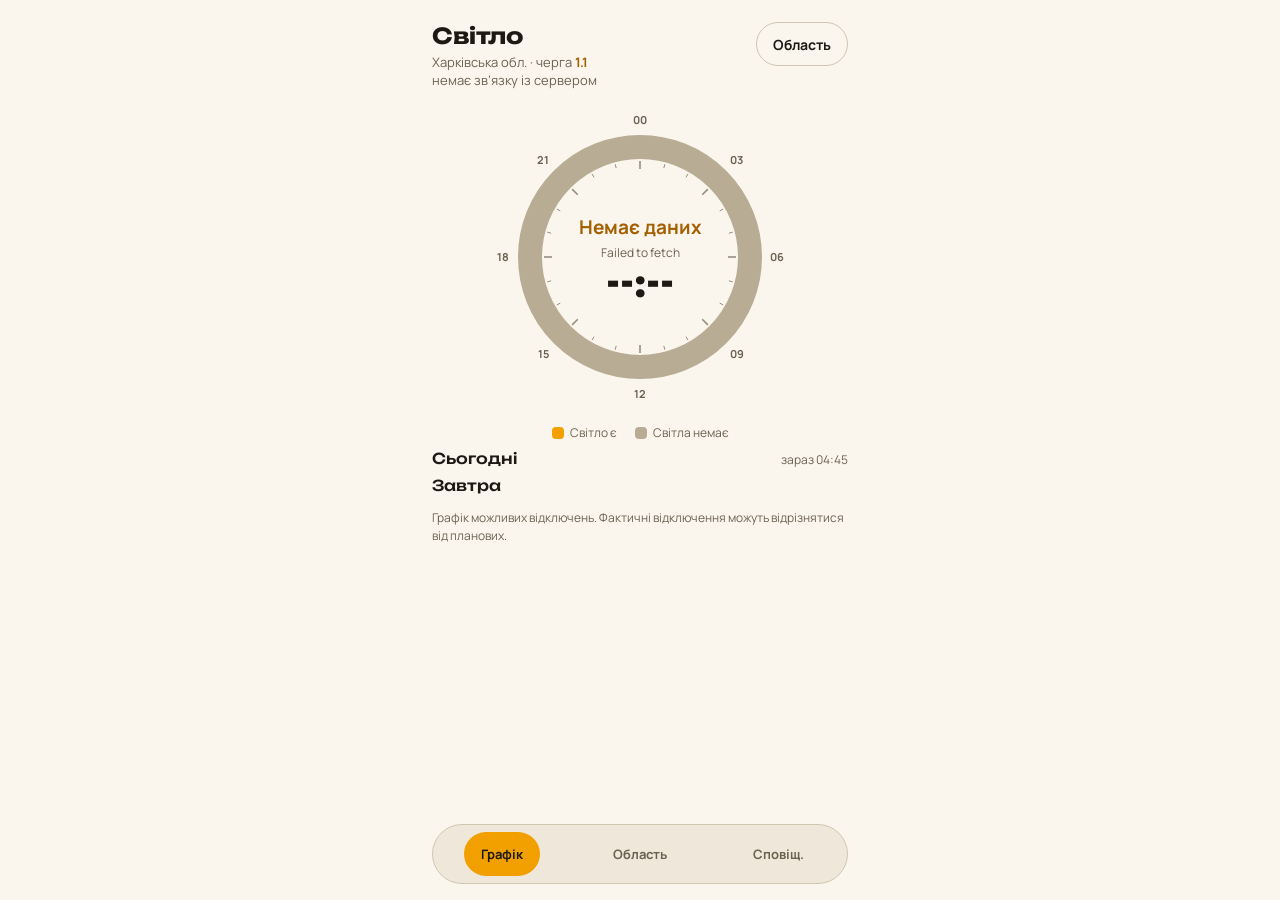
==== index.html @ 75e4a629 "Refactor light status display logic in index.html" ====
<!doctype html>
<html lang="uk">
<head>
<meta charset="utf-8">
<meta name="viewport" content="width=device-width, initial-scale=1, viewport-fit=cover">
<title>Світло — графіки відключень</title>
<link rel="stylesheet" href="https://fonts.googleapis.com/css2?family=Unbounded:wght@500;700&family=Manrope:wght@500;700&display=swap">
<style>
:root{--bg:#100F0D;--tx:#F4EFE6;--mu:#A59D8F;--card:#1A1814;--off:#26221B;--ln:#3A352C;--am:#FFB020;--amtx:#FFB020;--onam:#100F0D;--hl:#2A2113;--oa:#5C5444;box-sizing:border-box;padding-top:env(safe-area-inset-top,0px);padding-bottom:env(safe-area-inset-bottom,0px);color-scheme:dark}
@media (prefers-color-scheme:light){:root:not([data-theme="dark"]){--bg:#FAF6EE;--tx:#1D1A14;--mu:#6B6252;--card:#EFE8DA;--off:#DCD3C0;--ln:#CFC5B0;--am:#F2A000;--amtx:#A35F00;--onam:#1D1A14;--hl:#FBE9C2;--oa:#B8AC94;color-scheme:light}}
html{scroll-padding-top:env(safe-area-inset-top,0px)}
*{box-sizing:border-box}
body{margin:0;background:var(--bg);color:var(--tx);font-family:'Manrope',system-ui,sans-serif;min-height:100vh}
button{font-family:inherit;cursor:pointer;color:inherit}
.app{max-width:460px;margin:0 auto;padding:22px 22px 110px;position:relative}
.top{display:flex;justify-content:space-between;align-items:flex-start}
h1{font-family:'Unbounded',sans-serif;font-size:22px;margin:0;letter-spacing:-.5px}
.sub{font-size:13px;color:var(--mu);margin-top:4px}.sub b{color:var(--amtx)}
.pill{height:44px;padding:0 16px;border-radius:22px;border:1px solid var(--ln);background:transparent;font-size:14px;font-weight:700}
.banner{margin-top:14px;padding:12px 14px;border-radius:14px;background:var(--hl);border:1px solid var(--am);font-size:14px;font-weight:700;display:none}
.dial{position:relative;width:min(300px,100%);aspect-ratio:1;margin:18px auto 0}
.dial svg{width:100%;height:100%}
.mid{position:absolute;inset:0;padding:0 17%;display:flex;flex-direction:column;align-items:center;justify-content:center;text-align:center}
.mid .a{font-size:19px;font-weight:700;color:var(--amtx)}
.mid .b{font-size:12px;color:var(--mu);margin-top:4px}
.mid .t{font-family:'Unbounded',sans-serif;font-weight:700;font-size:38px;line-height:1.15}
.mid .c{font-size:14px;color:var(--amtx);font-weight:700}
.leg{display:flex;justify-content:center;gap:18px;font-size:12px;color:var(--mu);margin-top:12px}.leg i{display:inline-block;width:12px;height:12px;border-radius:4px;margin-right:6px;vertical-align:-2px}.leg .on{background:var(--am)}.leg .off{background:var(--oa)}
.hd{display:flex;justify-content:space-between;align-items:baseline;margin-top:8px}
.hd h2{font-family:'Unbounded',sans-serif;font-weight:500;font-size:15px;margin:0}
.hd span{font-size:12px;color:var(--mu)}
.row{display:flex;align-items:center;height:40px;border-radius:12px;background:var(--card);padding:0 14px;font-size:15px;margin-top:8px;border:1px solid transparent}
.row i{width:6px;height:18px;border-radius:3px;background:var(--ln);margin-right:12px}
.row .d{margin-left:auto;color:var(--mu)}
.row.now{background:var(--hl);border-color:var(--am);font-weight:700}.row.now i{background:var(--am)}
.row.past{opacity:.5}
.note{font-size:12px;color:var(--mu);margin-top:14px;line-height:1.5}
.nav{position:fixed;left:50%;transform:translateX(-50%);bottom:calc(16px + env(safe-area-inset-bottom,0px));width:min(416px,calc(100% - 32px));height:60px;border-radius:30px;background:var(--card);border:1px solid var(--ln);display:flex;justify-content:space-around;align-items:center}
.nav button{width:76px;height:44px;border:0;border-radius:22px;background:none;font-size:13px;font-weight:700;color:var(--mu)}
.nav button.on{background:var(--am);color:var(--onam)}
.view{display:none}.view.on{display:block}
.grid{display:grid;grid-template-columns:repeat(3,1fr);gap:10px;margin-top:14px}
.q{height:56px;border-radius:14px;border:1px solid var(--ln);background:var(--card);font-size:17px;font-weight:700}
.q.on{background:var(--am);color:var(--onam);border-color:var(--am)}
.chips{display:flex;gap:10px;margin-top:12px}.chips .q{flex:1;height:48px;font-size:15px}
.lab{font-size:14px;color:var(--mu);margin-top:22px}
.sel{width:100%;height:52px;margin-top:10px;border-radius:14px;border:1px solid var(--ln);background:var(--card);color:var(--tx);font-family:inherit;font-size:16px;font-weight:700;padding:0 14px}
.note b{color:var(--amtx)}
</style>
</head>
<body>
<div class="app">
 <div class="top"><div><h1>Світло</h1><div class="sub"><span id="rn"></span> · черга <b id="qn">1.1</b><br><span id="src">завантаження…</span></div></div>
 <button class="pill" id="goq">Область</button></div>

 <div class="view on" id="v-main">
  <div class="banner" id="bn" role="status"></div>
  <div class="dial">
   <svg viewBox="0 0 300 300" role="img" aria-label="Добовий графік відключень"><g id="arcs" transform="rotate(-90 150 150)" fill="none" stroke-width="24"></g>
   <circle id="dot" r="11" fill="var(--bg)" stroke="var(--tx)" stroke-width="3"/>
   <g id="scale"></g></svg>
   <div class="mid"><div class="a" id="ma"></div><div class="b" id="mb"></div><div class="t" id="mt"></div><div class="c" id="mc"></div></div>
  </div>
  <div class="leg"><span><i class="on"></i>Світло є</span><span><i class="off"></i>Світла немає</span></div>
  <div class="hd"><h2>Сьогодні</h2><span id="clk"></span></div>
  <div id="list"></div>
  <div class="hd"><h2>Завтра</h2></div>
  <div id="list2"></div>
  <div class="note" id="nt">Графік можливих відключень. Фактичні відключення можуть відрізнятися від планових.</div>
 </div>

 <div class="view" id="v-q">
  <div class="lab">Область</div>
  <select class="sel" id="reg" aria-label="Область"></select>
  <div class="lab">Ваша черга</div>
  <div class="grid" id="grid"></div>
 </div>

 <div class="view" id="v-s">
  <div class="lab">Попередити про відключення за</div>
  <div class="chips" id="warn"></div>
  <div class="note">Попередження показується на головному екрані, поки застосунок відкритий.</div>
 </div>
</div>

<div class="nav"><button class="on" data-v="main">Графік</button><button data-v="q">Область</button><button data-v="s">Сповіщ.</button></div>

<script>
var REAL=null,FAIL=false,ERR='',REQ=0;
var OE='https://raw.githubusercontent.com/yaroslav2901/OE_OUTAGE_DATA/refs/heads/main/data/';
var DT='https://raw.githubusercontent.com/Baskerville42/outage-data-ua/refs/heads/main/data/';
var REGIONS=[
 {id:'cherkasy',name:'Черкаська обл.',url:OE+'Cherkasyoblenergo.json'},
 {id:'chernihiv',name:'Чернігівська обл.',url:OE+'Chernihivoblenergo.json'},
 {id:'dnipro',name:'м. Дніпро (ДТЕК)',url:DT+'dnipro.json'},
 {id:'ivfrank',name:'Івано-Франківська обл.',url:OE+'Prykarpattiaoblenerho.json'},
 {id:'kharkiv',name:'Харківська обл.',url:OE+'Kharkivoblenerho.json'},
 {id:'khmelnytskyi',name:'Хмельницька обл.',url:OE+'Khmelnytskoblenerho.json'},
 {id:'kyiv',name:'м. Київ (ДТЕК)',url:DT+'kyiv.json'},
 {id:'kyivobl',name:'Київська обл. (ДТЕК)',url:DT+'kyiv-region.json'},
 {id:'lviv',name:'Львівська обл.',url:OE+'Lvivoblenerho.json'},
 {id:'odesa',name:'м. Одеса (ДТЕК)',url:DT+'odesa.json'},
 {id:'poltava',name:'Полтавська обл.',url:OE+'Poltavaoblenergo.json'},
 {id:'rivne',name:'Рівненська обл.',url:OE+'Rivneoblenergo.json'},
 {id:'ternopil',name:'Тернопільська обл.',url:OE+'Ternopiloblenerho.json'},
 {id:'zakarpattia',name:'Закарпатська обл.',url:OE+'Zakarpattiaoblenerho.json'},
 {id:'zaporizhzhia',name:'Запорізька обл.',url:OE+'Zaporizhzhiaoblenergo.json'},
 {id:'zhytomyr',name:'Житомирська обл.',url:OE+'Zhytomyroblenergo.json'}];
function region(id){for(var i=0;i<REGIONS.length;i++)if(REGIONS[i].id===id)return REGIONS[i];return null}
var st={r:'kharkiv',q:'1.1',w:30};
try{var s=JSON.parse(localStorage.getItem('svitlo2')||'null');if(s){if(region(s.r))st.r=s.r;st.q=s.q||st.q;st.w=s.w||st.w;}}catch(e){}
function queueList(){return REAL?Object.keys(REAL.queues).sort(function(a,b){return parseFloat(a)-parseFloat(b)}):[]}
function save(){try{localStorage.setItem('svitlo2',JSON.stringify(st));}catch(e){}}
function hm(h){h=Math.round(h*60);var m=h%60,hh=Math.floor(h/60)%24;return(hh<10?'0':'')+hh+':'+(m<10?'0':'')+m}
function dur(m){m=Math.round(m);var h=Math.floor(m/60),r=m%60;return h?(h+' г'+(r?' '+r+' хв':'')):r+' хв'}
function $(i){return document.getElementById(i)}
/* T - відключення сьогодні, TM - завтра (null = ще не опубліковано), n - година зараз */
function status(T,TM,n){
 var all=T.map(function(p){return[p[0],p[1]]});
 if(TM)TM.forEach(function(p){all.push([p[0]+24,p[1]+24])});
 all.sort(function(a,b){return a[0]-b[0]});
 var m=[];all.forEach(function(p){if(m.length&&Math.abs(m[m.length-1][1]-p[0])<1e-9)m[m.length-1][1]=p[1];else m.push(p)});
 for(var i=0;i<m.length;i++){if(n>=m[i][0]&&n<m[i][1])return{on:false,t:m[i][1],wait:(m[i][1]-n)*60,tm:m[i][1]>=24,cur:m[i]}}
 for(var j=0;j<m.length;j++){if(m[j][0]>n)return{on:true,t:m[j][0],wait:(m[j][0]-n)*60,tm:m[j][0]>=24}}
 return{on:true,t:null,unknown:TM===null}
}
function rows(S,n,mark){var l='';S.forEach(function(p){var c='';if(mark){c=(n>=p[0]&&n<p[1])?' now':(p[1]<=n?' past':'')}
 l+='<div class="row'+c+'"><i></i><span>'+hm(p[0])+'–'+(p[1]===24?'00:00':hm(p[1]))+'</span><span class="d">'+dur((p[1]-p[0])*60)+'</span></div>'});return l}
function render(){
 var d=new Date(),n=d.getHours()+d.getMinutes()/60;
 $('qn').textContent=st.q;$('rn').textContent=region(st.r).name;$('clk').textContent='зараз '+hm(n);
 var D=REAL&&REAL.queues&&REAL.queues[st.q];
 if(!D){
  $('src').textContent=FAIL?'немає зв’язку із сервером':'завантаження…';
  $('arcs').innerHTML='<circle cx="150" cy="150" r="110" stroke="var(--oa)"/>';$('dot').setAttribute('cx',-50);
  $('ma').textContent=FAIL?'Немає даних':'Завантажую…';$('mb').textContent=FAIL?(ERR||'не вдалося завантажити графік'):'';$('mt').textContent='--:--';$('mc').textContent='';
  $('list').innerHTML='';$('list2').innerHTML='';$('bn').style.display='none';return}
 if(D.today===null){
  $('src').textContent='останні дані: '+(REAL.updated||'невідомо');
  $('arcs').innerHTML='<circle cx="150" cy="150" r="110" stroke="var(--oa)"/>';$('dot').setAttribute('cx',-50);
  $('ma').textContent='Немає графіка';$('ma').style.color='var(--tx)';$('mb').textContent='на сьогодні дані відсутні';$('mt').textContent='--:--';$('mc').textContent='';
  $('list').innerHTML='<div class="note">Для цієї області зараз немає актуального графіка. Можливо, відключень немає або джерело не оновлюється.</div>';$('list2').innerHTML='';$('bn').style.display='none';return}
 $('src').textContent=(REAL.updated?'графік станом на '+REAL.updated:'графік завантажено')+(REAL.stale?' · дані можуть бути застарілими':'')+(FAIL?' · немає зв’язку':'');
 var T=D.today||[],TM=D.tomorrow;
 var C=28.8,h='<circle cx="150" cy="150" r="110" stroke="var(--am)"/>';
 T.forEach(function(p){h+='<circle cx="150" cy="150" r="110" stroke="var(--oa)" stroke-dasharray="'+((p[1]-p[0])*C)+' 700" stroke-dashoffset="'+(-p[0]*C)+'"/>'});
 $('arcs').innerHTML=h;
 var ang=n/24*2*Math.PI;$('dot').setAttribute('cx',150+110*Math.sin(ang));$('dot').setAttribute('cy',150-110*Math.cos(ang));
 var s=status(T,TM,n),b=$('bn');b.style.display='none';
 if(!s.on){$('ma').textContent='Світла немає';$('ma').style.color='var(--tx)';$('mb').textContent='повернеться '+(s.tm?'завтра о':'о');$('mt').textContent=hm(s.t);$('mc').textContent='через '+dur(s.wait)}
 else if(s.t===null){$('ma').textContent='Світло є';$('ma').style.color='var(--amtx)';$('mb').textContent='';$('mt').textContent='—';$('mc').textContent=s.unknown?'на завтра ще немає':'відключень не заплановано'}
 else{$('ma').textContent='Світло є';$('ma').style.color='var(--amtx)';$('mb').textContent='вимкнення '+(s.tm?'завтра о':'о');$('mt').textContent=hm(s.t);$('mc').textContent='через '+dur(s.wait);
  if(s.wait<=st.w){b.textContent='Через '+dur(s.wait)+' вимкнення. Зарядіть пристрої.';b.style.display='block'}}
 $('list').innerHTML=T.length?rows(T,n,true):'<div class="note">Сьогодні відключень не заплановано.</div>';
 $('list2').innerHTML=TM===null||TM===undefined?'<div class="note">Графік на завтра ще не опубліковано.</div>':(TM.length?rows(TM,n,false):'<div class="note">Завтра відключень не заплановано.</div>');
}
function buildScale(){var h='',i,a,x,y,r1,r2;
 for(i=0;i<24;i++){a=i/24*2*Math.PI;r1=96;r2=(i%3===0)?88:92;
  h+='<line x1="'+(150+r1*Math.sin(a))+'" y1="'+(150-r1*Math.cos(a))+'" x2="'+(150+r2*Math.sin(a))+'" y2="'+(150-r2*Math.cos(a))+'" stroke="var(--mu)" stroke-width="'+(i%3===0?1.6:1)+'" opacity=".7"/>'}
 for(i=0;i<24;i+=3){a=i/24*2*Math.PI;x=150+137*Math.sin(a);y=150-137*Math.cos(a)+4;
  h+='<text x="'+x+'" y="'+y+'" font-size="11" font-weight="700" fill="var(--mu)" text-anchor="middle">'+(i<10?'0':'')+i+'</text>'}
 $('scale').innerHTML=h}
function buildReg(){var g='';REGIONS.forEach(function(r){g+='<option value="'+r.id+'"'+(r.id===st.r?' selected':'')+'>'+r.name+'</option>'});$('reg').innerHTML=g}
function buildQ(){var g='';var L=queueList();if(!L.length)g='<div class="note">Завантажую список черг…</div>';L.forEach(function(q){g+='<button class="q'+(q===st.q?' on':'')+'" data-q="'+q+'">'+q+'</button>'});$('grid').innerHTML=g}
function buildW(){var g='';[15,30,60].forEach(function(w){g+='<button class="q'+(w===st.w?' on':'')+'" data-w="'+w+'">'+w+' хв</button>'});$('warn').innerHTML=g}
function show(v){['main','q','s'].forEach(function(x){$('v-'+x).classList.toggle('on',x===v)});
 document.querySelectorAll('.nav button').forEach(function(b){b.classList.toggle('on',b.dataset.v===v)});window.scrollTo(0,0)}
document.querySelector('.nav').onclick=function(e){var v=e.target.dataset&&e.target.dataset.v;if(v)show(v)};
$('goq').onclick=function(){show('q')};
$('grid').onclick=function(e){var q=e.target.dataset&&e.target.dataset.q;if(q){st.q=q;save();buildQ();render();show('main')}};
$('reg').onchange=function(){st.r=this.value;save();REAL=null;FAIL=false;buildQ();render();load()};
$('warn').onclick=function(e){var w=e.target.dataset&&e.target.dataset.w;if(w){st.w=+w;save();buildW();render()}};
function toIntervals(hours){var off=[],k,v,h;
 for(k in hours){h=parseInt(k,10);if(isNaN(h))continue;v=hours[k];
  if(v==='no')off.push([h-1,h]);else if(v==='first')off.push([h-1,h-.5]);else if(v==='second')off.push([h-.5,h])}
 off.sort(function(a,b){return a[0]-b[0]});
 var m=[];off.forEach(function(p){if(m.length&&Math.abs(m[m.length-1][1]-p[0])<1e-9)m[m.length-1][1]=p[1];else m.push([p[0],p[1]])});return m}
function convert(raw){
 if(!raw||!raw.fact||!raw.fact.data)throw new Error('інший формат даних');
 var fact=raw.fact,days=fact.data,now=Date.now()/1000,today=null,k;
 for(k in days){if(+k<=now&&now<+k+86400)today=k}
 var out={updated:fact.update||raw.lastUpdated,queues:{}};
 var base=today||Object.keys(days).sort(function(a,b){return a-b}).pop();
 if(!base)throw new Error('порожній файл');
 var tomorrow=String(+base+86400);
 Object.keys(days[base]||{}).forEach(function(key){if(key.indexOf('GPV')!==0)return;
  out.queues[key.slice(3)]=today?{today:toIntervals(days[base][key]),
   tomorrow:(days[tomorrow]&&days[tomorrow][key])?toIntervals(days[tomorrow][key]):null}:{today:null,tomorrow:null}});
 return out}
function load(){var id=st.r,my=++REQ;fetch(region(id).url).then(function(r){if(!r.ok)throw new Error('файл недоступний (код '+r.status+')');return r.json()}).then(function(j){
 if(my!==REQ)return;
 var c=convert(j);
 if(Object.keys(c.queues).length){var age=j.lastUpdated?(Date.now()-new Date(j.lastUpdated).getTime())/36e5:0;c.stale=age>36;REAL=c;FAIL=false;ERR='';
  if(!c.queues[st.q]){st.q=queueList()[0];save()}buildQ()}else{REAL=null;FAIL=true;ERR='у файлі немає черг'}
 render()}).catch(function(e){if(my!==REQ)return;REAL=null;FAIL=true;ERR=String(e&&e.message||e);render()})}
buildScale();buildReg();buildQ();buildW();render();load();setInterval(render,20000);setInterval(load,300000);
</script>
</body>
</html>
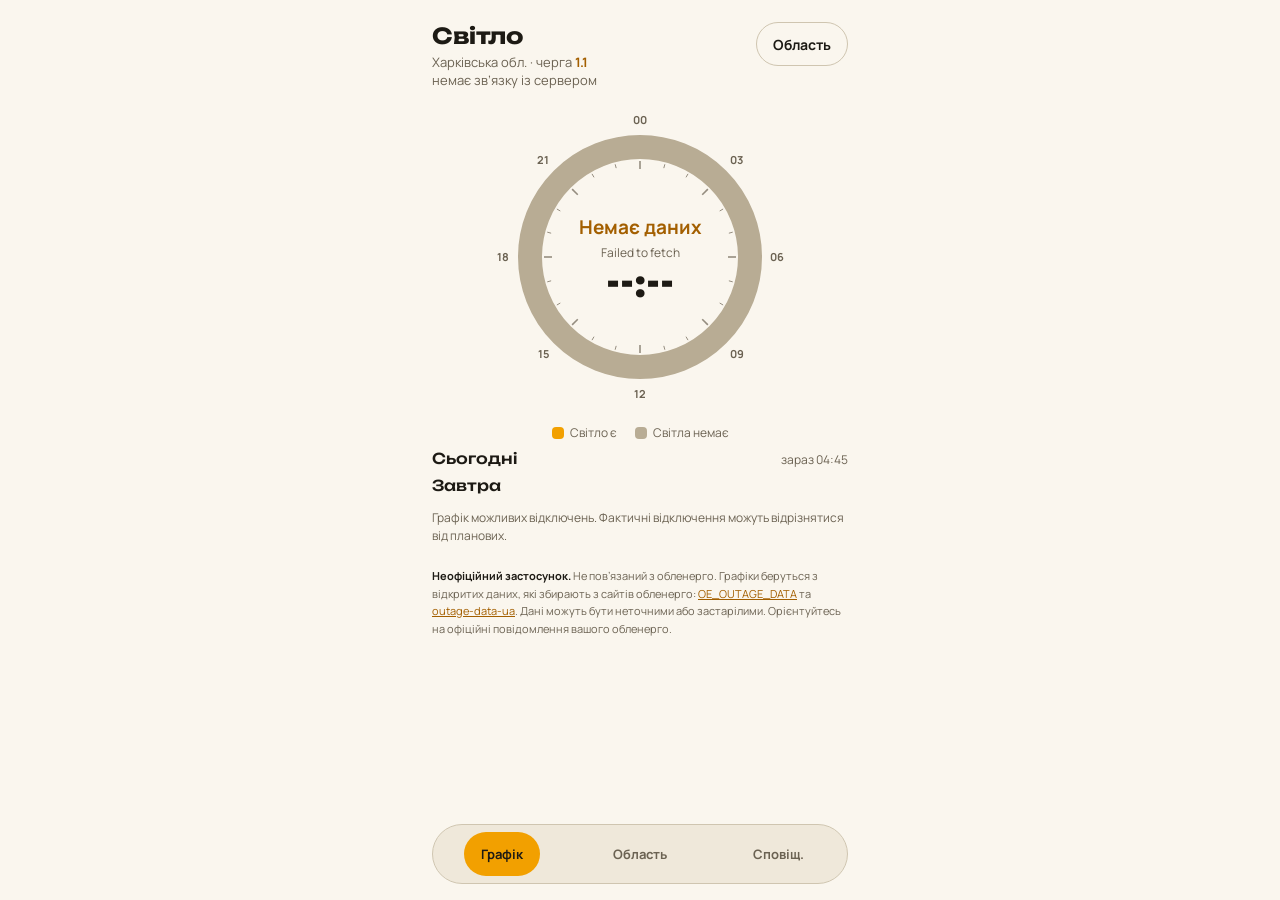
==== commit 318cad9c: "Refactor index.html to remove styles and add disclaimer Removed inline CSS styles and added a discla" ====
--- a/index.html
+++ b/index.html
@@ -3,50 +3,12 @@
 <head>
 <meta charset="utf-8">
 <meta name="viewport" content="width=device-width, initial-scale=1, viewport-fit=cover">
+<meta name="theme-color" content="#100F0D">
+<link rel="manifest" href="manifest.json">
+<link rel="icon" href="icon.svg" type="image/svg+xml">
 <title>Світло — графіки відключень</title>
 <link rel="stylesheet" href="https://fonts.googleapis.com/css2?family=Unbounded:wght@500;700&family=Manrope:wght@500;700&display=swap">
-<style>
-:root{--bg:#100F0D;--tx:#F4EFE6;--mu:#A59D8F;--card:#1A1814;--off:#26221B;--ln:#3A352C;--am:#FFB020;--amtx:#FFB020;--onam:#100F0D;--hl:#2A2113;--oa:#5C5444;box-sizing:border-box;padding-top:env(safe-area-inset-top,0px);padding-bottom:env(safe-area-inset-bottom,0px);color-scheme:dark}
-@media (prefers-color-scheme:light){:root:not([data-theme="dark"]){--bg:#FAF6EE;--tx:#1D1A14;--mu:#6B6252;--card:#EFE8DA;--off:#DCD3C0;--ln:#CFC5B0;--am:#F2A000;--amtx:#A35F00;--onam:#1D1A14;--hl:#FBE9C2;--oa:#B8AC94;color-scheme:light}}
-html{scroll-padding-top:env(safe-area-inset-top,0px)}
-*{box-sizing:border-box}
-body{margin:0;background:var(--bg);color:var(--tx);font-family:'Manrope',system-ui,sans-serif;min-height:100vh}
-button{font-family:inherit;cursor:pointer;color:inherit}
-.app{max-width:460px;margin:0 auto;padding:22px 22px 110px;position:relative}
-.top{display:flex;justify-content:space-between;align-items:flex-start}
-h1{font-family:'Unbounded',sans-serif;font-size:22px;margin:0;letter-spacing:-.5px}
-.sub{font-size:13px;color:var(--mu);margin-top:4px}.sub b{color:var(--amtx)}
-.pill{height:44px;padding:0 16px;border-radius:22px;border:1px solid var(--ln);background:transparent;font-size:14px;font-weight:700}
-.banner{margin-top:14px;padding:12px 14px;border-radius:14px;background:var(--hl);border:1px solid var(--am);font-size:14px;font-weight:700;display:none}
-.dial{position:relative;width:min(300px,100%);aspect-ratio:1;margin:18px auto 0}
-.dial svg{width:100%;height:100%}
-.mid{position:absolute;inset:0;padding:0 17%;display:flex;flex-direction:column;align-items:center;justify-content:center;text-align:center}
-.mid .a{font-size:19px;font-weight:700;color:var(--amtx)}
-.mid .b{font-size:12px;color:var(--mu);margin-top:4px}
-.mid .t{font-family:'Unbounded',sans-serif;font-weight:700;font-size:38px;line-height:1.15}
-.mid .c{font-size:14px;color:var(--amtx);font-weight:700}
-.leg{display:flex;justify-content:center;gap:18px;font-size:12px;color:var(--mu);margin-top:12px}.leg i{display:inline-block;width:12px;height:12px;border-radius:4px;margin-right:6px;vertical-align:-2px}.leg .on{background:var(--am)}.leg .off{background:var(--oa)}
-.hd{display:flex;justify-content:space-between;align-items:baseline;margin-top:8px}
-.hd h2{font-family:'Unbounded',sans-serif;font-weight:500;font-size:15px;margin:0}
-.hd span{font-size:12px;color:var(--mu)}
-.row{display:flex;align-items:center;height:40px;border-radius:12px;background:var(--card);padding:0 14px;font-size:15px;margin-top:8px;border:1px solid transparent}
-.row i{width:6px;height:18px;border-radius:3px;background:var(--ln);margin-right:12px}
-.row .d{margin-left:auto;color:var(--mu)}
-.row.now{background:var(--hl);border-color:var(--am);font-weight:700}.row.now i{background:var(--am)}
-.row.past{opacity:.5}
-.note{font-size:12px;color:var(--mu);margin-top:14px;line-height:1.5}
-.nav{position:fixed;left:50%;transform:translateX(-50%);bottom:calc(16px + env(safe-area-inset-bottom,0px));width:min(416px,calc(100% - 32px));height:60px;border-radius:30px;background:var(--card);border:1px solid var(--ln);display:flex;justify-content:space-around;align-items:center}
-.nav button{width:76px;height:44px;border:0;border-radius:22px;background:none;font-size:13px;font-weight:700;color:var(--mu)}
-.nav button.on{background:var(--am);color:var(--onam)}
-.view{display:none}.view.on{display:block}
-.grid{display:grid;grid-template-columns:repeat(3,1fr);gap:10px;margin-top:14px}
-.q{height:56px;border-radius:14px;border:1px solid var(--ln);background:var(--card);font-size:17px;font-weight:700}
-.q.on{background:var(--am);color:var(--onam);border-color:var(--am)}
-.chips{display:flex;gap:10px;margin-top:12px}.chips .q{flex:1;height:48px;font-size:15px}
-.lab{font-size:14px;color:var(--mu);margin-top:22px}
-.sel{width:100%;height:52px;margin-top:10px;border-radius:14px;border:1px solid var(--ln);background:var(--card);color:var(--tx);font-family:inherit;font-size:16px;font-weight:700;padding:0 14px}
-.note b{color:var(--amtx)}
-</style>
+<link rel="stylesheet" href="style.css?v=3">
 </head>
 <body>
 <div class="app">
@@ -81,119 +43,18 @@
   <div class="chips" id="warn"></div>
   <div class="note">Попередження показується на головному екрані, поки застосунок відкритий.</div>
  </div>
+
+ <div style="margin-top:22px;font-size:11px;line-height:1.6;color:var(--mu)">
+  <b style="color:var(--tx)">Неофіційний застосунок.</b> Не пов’язаний з обленерго. Графіки беруться з відкритих даних, які збирають з сайтів обленерго:
+  <a style="color:var(--amtx)" href="https://github.com/yaroslav2901/OE_OUTAGE_DATA">OE_OUTAGE_DATA</a> та
+  <a style="color:var(--amtx)" href="https://github.com/Baskerville42/outage-data-ua">outage-data-ua</a>.
+  Дані можуть бути неточними або застарілими. Орієнтуйтесь на офіційні повідомлення вашого обленерго.
+ </div>
 </div>
 
 <div class="nav"><button class="on" data-v="main">Графік</button><button data-v="q">Область</button><button data-v="s">Сповіщ.</button></div>
 
-<script>
-var REAL=null,FAIL=false,ERR='',REQ=0;
-var OE='https://raw.githubusercontent.com/yaroslav2901/OE_OUTAGE_DATA/refs/heads/main/data/';
-var DT='https://raw.githubusercontent.com/Baskerville42/outage-data-ua/refs/heads/main/data/';
-var REGIONS=[
- {id:'cherkasy',name:'Черкаська обл.',url:OE+'Cherkasyoblenergo.json'},
- {id:'chernihiv',name:'Чернігівська обл.',url:OE+'Chernihivoblenergo.json'},
- {id:'dnipro',name:'м. Дніпро (ДТЕК)',url:DT+'dnipro.json'},
- {id:'ivfrank',name:'Івано-Франківська обл.',url:OE+'Prykarpattiaoblenerho.json'},
- {id:'kharkiv',name:'Харківська обл.',url:OE+'Kharkivoblenerho.json'},
- {id:'khmelnytskyi',name:'Хмельницька обл.',url:OE+'Khmelnytskoblenerho.json'},
- {id:'kyiv',name:'м. Київ (ДТЕК)',url:DT+'kyiv.json'},
- {id:'kyivobl',name:'Київська обл. (ДТЕК)',url:DT+'kyiv-region.json'},
- {id:'lviv',name:'Львівська обл.',url:OE+'Lvivoblenerho.json'},
- {id:'odesa',name:'м. Одеса (ДТЕК)',url:DT+'odesa.json'},
- {id:'poltava',name:'Полтавська обл.',url:OE+'Poltavaoblenergo.json'},
- {id:'rivne',name:'Рівненська обл.',url:OE+'Rivneoblenergo.json'},
- {id:'ternopil',name:'Тернопільська обл.',url:OE+'Ternopiloblenerho.json'},
- {id:'zakarpattia',name:'Закарпатська обл.',url:OE+'Zakarpattiaoblenerho.json'},
- {id:'zaporizhzhia',name:'Запорізька обл.',url:OE+'Zaporizhzhiaoblenergo.json'},
- {id:'zhytomyr',name:'Житомирська обл.',url:OE+'Zhytomyroblenergo.json'}];
-function region(id){for(var i=0;i<REGIONS.length;i++)if(REGIONS[i].id===id)return REGIONS[i];return null}
-var st={r:'kharkiv',q:'1.1',w:30};
-try{var s=JSON.parse(localStorage.getItem('svitlo2')||'null');if(s){if(region(s.r))st.r=s.r;st.q=s.q||st.q;st.w=s.w||st.w;}}catch(e){}
-function queueList(){return REAL?Object.keys(REAL.queues).sort(function(a,b){return parseFloat(a)-parseFloat(b)}):[]}
-function save(){try{localStorage.setItem('svitlo2',JSON.stringify(st));}catch(e){}}
-function hm(h){h=Math.round(h*60);var m=h%60,hh=Math.floor(h/60)%24;return(hh<10?'0':'')+hh+':'+(m<10?'0':'')+m}
-function dur(m){m=Math.round(m);var h=Math.floor(m/60),r=m%60;return h?(h+' г'+(r?' '+r+' хв':'')):r+' хв'}
-function $(i){return document.getElementById(i)}
-/* T - відключення сьогодні, TM - завтра (null = ще не опубліковано), n - година зараз */
-function status(T,TM,n){
- var all=T.map(function(p){return[p[0],p[1]]});
- if(TM)TM.forEach(function(p){all.push([p[0]+24,p[1]+24])});
- all.sort(function(a,b){return a[0]-b[0]});
- var m=[];all.forEach(function(p){if(m.length&&Math.abs(m[m.length-1][1]-p[0])<1e-9)m[m.length-1][1]=p[1];else m.push(p)});
- for(var i=0;i<m.length;i++){if(n>=m[i][0]&&n<m[i][1])return{on:false,t:m[i][1],wait:(m[i][1]-n)*60,tm:m[i][1]>=24,cur:m[i]}}
- for(var j=0;j<m.length;j++){if(m[j][0]>n)return{on:true,t:m[j][0],wait:(m[j][0]-n)*60,tm:m[j][0]>=24}}
- return{on:true,t:null,unknown:TM===null}
-}
-function rows(S,n,mark){var l='';S.forEach(function(p){var c='';if(mark){c=(n>=p[0]&&n<p[1])?' now':(p[1]<=n?' past':'')}
- l+='<div class="row'+c+'"><i></i><span>'+hm(p[0])+'–'+(p[1]===24?'00:00':hm(p[1]))+'</span><span class="d">'+dur((p[1]-p[0])*60)+'</span></div>'});return l}
-function render(){
- var d=new Date(),n=d.getHours()+d.getMinutes()/60;
- $('qn').textContent=st.q;$('rn').textContent=region(st.r).name;$('clk').textContent='зараз '+hm(n);
- var D=REAL&&REAL.queues&&REAL.queues[st.q];
- if(!D){
-  $('src').textContent=FAIL?'немає зв’язку із сервером':'завантаження…';
-  $('arcs').innerHTML='<circle cx="150" cy="150" r="110" stroke="var(--oa)"/>';$('dot').setAttribute('cx',-50);
-  $('ma').textContent=FAIL?'Немає даних':'Завантажую…';$('mb').textContent=FAIL?(ERR||'не вдалося завантажити графік'):'';$('mt').textContent='--:--';$('mc').textContent='';
-  $('list').innerHTML='';$('list2').innerHTML='';$('bn').style.display='none';return}
- if(D.today===null){
-  $('src').textContent='останні дані: '+(REAL.updated||'невідомо');
-  $('arcs').innerHTML='<circle cx="150" cy="150" r="110" stroke="var(--oa)"/>';$('dot').setAttribute('cx',-50);
-  $('ma').textContent='Немає графіка';$('ma').style.color='var(--tx)';$('mb').textContent='на сьогодні дані відсутні';$('mt').textContent='--:--';$('mc').textContent='';
-  $('list').innerHTML='<div class="note">Для цієї області зараз немає актуального графіка. Можливо, відключень немає або джерело не оновлюється.</div>';$('list2').innerHTML='';$('bn').style.display='none';return}
- $('src').textContent=(REAL.updated?'графік станом на '+REAL.updated:'графік завантажено')+(REAL.stale?' · дані можуть бути застарілими':'')+(FAIL?' · немає зв’язку':'');
- var T=D.today||[],TM=D.tomorrow;
- var C=28.8,h='<circle cx="150" cy="150" r="110" stroke="var(--am)"/>';
- T.forEach(function(p){h+='<circle cx="150" cy="150" r="110" stroke="var(--oa)" stroke-dasharray="'+((p[1]-p[0])*C)+' 700" stroke-dashoffset="'+(-p[0]*C)+'"/>'});
- $('arcs').innerHTML=h;
- var ang=n/24*2*Math.PI;$('dot').setAttribute('cx',150+110*Math.sin(ang));$('dot').setAttribute('cy',150-110*Math.cos(ang));
- var s=status(T,TM,n),b=$('bn');b.style.display='none';
- if(!s.on){$('ma').textContent='Світла немає';$('ma').style.color='var(--tx)';$('mb').textContent='повернеться '+(s.tm?'завтра о':'о');$('mt').textContent=hm(s.t);$('mc').textContent='через '+dur(s.wait)}
- else if(s.t===null){$('ma').textContent='Світло є';$('ma').style.color='var(--amtx)';$('mb').textContent='';$('mt').textContent='—';$('mc').textContent=s.unknown?'на завтра ще немає':'відключень не заплановано'}
- else{$('ma').textContent='Світло є';$('ma').style.color='var(--amtx)';$('mb').textContent='вимкнення '+(s.tm?'завтра о':'о');$('mt').textContent=hm(s.t);$('mc').textContent='через '+dur(s.wait);
-  if(s.wait<=st.w){b.textContent='Через '+dur(s.wait)+' вимкнення. Зарядіть пристрої.';b.style.display='block'}}
- $('list').innerHTML=T.length?rows(T,n,true):'<div class="note">Сьогодні відключень не заплановано.</div>';
- $('list2').innerHTML=TM===null||TM===undefined?'<div class="note">Графік на завтра ще не опубліковано.</div>':(TM.length?rows(TM,n,false):'<div class="note">Завтра відключень не заплановано.</div>');
-}
-function buildScale(){var h='',i,a,x,y,r1,r2;
- for(i=0;i<24;i++){a=i/24*2*Math.PI;r1=96;r2=(i%3===0)?88:92;
-  h+='<line x1="'+(150+r1*Math.sin(a))+'" y1="'+(150-r1*Math.cos(a))+'" x2="'+(150+r2*Math.sin(a))+'" y2="'+(150-r2*Math.cos(a))+'" stroke="var(--mu)" stroke-width="'+(i%3===0?1.6:1)+'" opacity=".7"/>'}
- for(i=0;i<24;i+=3){a=i/24*2*Math.PI;x=150+137*Math.sin(a);y=150-137*Math.cos(a)+4;
-  h+='<text x="'+x+'" y="'+y+'" font-size="11" font-weight="700" fill="var(--mu)" text-anchor="middle">'+(i<10?'0':'')+i+'</text>'}
- $('scale').innerHTML=h}
-function buildReg(){var g='';REGIONS.forEach(function(r){g+='<option value="'+r.id+'"'+(r.id===st.r?' selected':'')+'>'+r.name+'</option>'});$('reg').innerHTML=g}
-function buildQ(){var g='';var L=queueList();if(!L.length)g='<div class="note">Завантажую список черг…</div>';L.forEach(function(q){g+='<button class="q'+(q===st.q?' on':'')+'" data-q="'+q+'">'+q+'</button>'});$('grid').innerHTML=g}
-function buildW(){var g='';[15,30,60].forEach(function(w){g+='<button class="q'+(w===st.w?' on':'')+'" data-w="'+w+'">'+w+' хв</button>'});$('warn').innerHTML=g}
-function show(v){['main','q','s'].forEach(function(x){$('v-'+x).classList.toggle('on',x===v)});
- document.querySelectorAll('.nav button').forEach(function(b){b.classList.toggle('on',b.dataset.v===v)});window.scrollTo(0,0)}
-document.querySelector('.nav').onclick=function(e){var v=e.target.dataset&&e.target.dataset.v;if(v)show(v)};
-$('goq').onclick=function(){show('q')};
-$('grid').onclick=function(e){var q=e.target.dataset&&e.target.dataset.q;if(q){st.q=q;save();buildQ();render();show('main')}};
-$('reg').onchange=function(){st.r=this.value;save();REAL=null;FAIL=false;buildQ();render();load()};
-$('warn').onclick=function(e){var w=e.target.dataset&&e.target.dataset.w;if(w){st.w=+w;save();buildW();render()}};
-function toIntervals(hours){var off=[],k,v,h;
- for(k in hours){h=parseInt(k,10);if(isNaN(h))continue;v=hours[k];
-  if(v==='no')off.push([h-1,h]);else if(v==='first')off.push([h-1,h-.5]);else if(v==='second')off.push([h-.5,h])}
- off.sort(function(a,b){return a[0]-b[0]});
- var m=[];off.forEach(function(p){if(m.length&&Math.abs(m[m.length-1][1]-p[0])<1e-9)m[m.length-1][1]=p[1];else m.push([p[0],p[1]])});return m}
-function convert(raw){
- if(!raw||!raw.fact||!raw.fact.data)throw new Error('інший формат даних');
- var fact=raw.fact,days=fact.data,now=Date.now()/1000,today=null,k;
- for(k in days){if(+k<=now&&now<+k+86400)today=k}
- var out={updated:fact.update||raw.lastUpdated,queues:{}};
- var base=today||Object.keys(days).sort(function(a,b){return a-b}).pop();
- if(!base)throw new Error('порожній файл');
- var tomorrow=String(+base+86400);
- Object.keys(days[base]||{}).forEach(function(key){if(key.indexOf('GPV')!==0)return;
-  out.queues[key.slice(3)]=today?{today:toIntervals(days[base][key]),
-   tomorrow:(days[tomorrow]&&days[tomorrow][key])?toIntervals(days[tomorrow][key]):null}:{today:null,tomorrow:null}});
- return out}
-function load(){var id=st.r,my=++REQ;fetch(region(id).url).then(function(r){if(!r.ok)throw new Error('файл недоступний (код '+r.status+')');return r.json()}).then(function(j){
- if(my!==REQ)return;
- var c=convert(j);
- if(Object.keys(c.queues).length){var age=j.lastUpdated?(Date.now()-new Date(j.lastUpdated).getTime())/36e5:0;c.stale=age>36;REAL=c;FAIL=false;ERR='';
-  if(!c.queues[st.q]){st.q=queueList()[0];save()}buildQ()}else{REAL=null;FAIL=true;ERR='у файлі немає черг'}
- render()}).catch(function(e){if(my!==REQ)return;REAL=null;FAIL=true;ERR=String(e&&e.message||e);render()})}
-buildScale();buildReg();buildQ();buildW();render();load();setInterval(render,20000);setInterval(load,300000);
-</script>
+<script src="app.js?v=4"></script>
+
 </body>
 </html>
--- a/style.css
+++ b/style.css
@@ -0,0 +1,430 @@
+<!doctype html>
+<html lang="uk">
+<head>
+<meta charset="utf-8">
+<meta name="viewport" content="width=device-width, initial-scale=1, viewport-fit=cover">
+<title>Світло — графіки відключень</title>
+<link rel="stylesheet" href="https://fonts.googleapis.com/css2?family=Unbounded:wght@500;700&family=Manrope:wght@500;700&display=swap">
+<style>
+:root{--bg:#100F0D;--tx:#F4EFE6;--mu:#A59D8F;--card:#1A1814;--off:#26221B;--ln:#3A352C;--am:#FFB020;--amtx:#FFB020;--onam:#100F0D;--hl:#2A2113;--oa:#5C5444;box-sizing:border-box;padding-top:env(safe-area-inset-top,0px);padding-bottom:env(safe-area-inset-bottom,0px);color-scheme:dark}
+@media (prefers-color-scheme:light){:root:not([data-theme="dark"]){--bg:#FAF6EE;--tx:#1D1A14;--mu:#6B6252;--card:#EFE8DA;--off:#DCD3C0;--ln:#CFC5B0;--am:#F2A000;--amtx:#A35F00;--onam:#1D1A14;--hl:#FBE9C2;--oa:#B8AC94;color-scheme:light}}
+html{scroll-padding-top:env(safe-area-inset-top,0px)}
+*{box-sizing:border-box}
+body{margin:0;background:var(--bg);color:var(--tx);font-family:'Manrope',system-ui,sans-serif;min-height:100vh}
+button{font-family:inherit;cursor:pointer;color:inherit}
+.app{max-width:460px;margin:0 auto;padding:22px 22px 110px;position:relative}
+.top{display:flex;justify-content:space-between;align-items:flex-start}
+h1{font-family:'Unbounded',sans-serif;font-size:22px;margin:0;letter-spacing:-.5px}
+.sub{font-size:13px;color:var(--mu);margin-top:4px}.sub b{color:var(--amtx)}
+.pill{height:44px;padding:0 16px;border-radius:22px;border:1px solid var(--ln);background:transparent;font-size:14px;font-weight:700}
+.banner{margin-top:14px;padding:12px 14px;border-radius:14px;background:var(--hl);border:1px solid var(--am);font-size:14px;font-weight:700;display:none}
+.dial{position:relative;width:min(300px,100%);aspect-ratio:1;margin:18px auto 0}
+.dial svg{width:100%;height:100%}
+.mid{position:absolute;inset:0;padding:0 17%;display:flex;flex-direction:column;align-items:center;justify-content:center;text-align:center}
+.mid .a{font-size:19px;font-weight:700;color:var(--amtx)}
+.mid .b{font-size:12px;color:var(--mu);margin-top:4px}
+.mid .t{font-family:'Unbounded',sans-serif;font-weight:700;font-size:38px;line-height:1.15}
+.mid .c{font-size:14px;color:var(--amtx);font-weight:700}
+.leg{display:flex;justify-content:center;gap:18px;font-size:12px;color:var(--mu);margin-top:12px}.leg i{display:inline-block;width:12px;height:12px;border-radius:4px;margin-right:6px;vertical-align:-2px}.leg .on{background:var(--am)}.leg .off{background:var(--oa)}
+.hd{display:flex;justify-content:space-between;align-items:baseline;margin-top:8px}
+.hd h2{font-family:'Unbounded',sans-serif;font-weight:500;font-size:15px;margin:0}
+.hd span{font-size:12px;color:var(--mu)}
+.row{display:flex;align-items:center;height:40px;border-radius:12px;background:var(--card);padding:0 14px;font-size:15px;margin-top:8px;border:1px solid transparent}
+.row i{width:6px;height:18px;border-radius:3px;background:var(--ln);margin-right:12px}
+.row .d{margin-left:auto;color:var(--mu)}
+.row.now{background:var(--hl);border-color:var(--am);font-weight:700}.row.now i{background:var(--am)}
+.row.past{opacity:.5}
+.note{font-size:12px;color:var(--mu);margin-top:14px;line-height:1.5}
+.nav{position:fixed;left:50%;transform:translateX(-50%);bottom:calc(16px + env(safe-area-inset-bottom,0px));width:min(416px,calc(100% - 32px));height:60px;border-radius:30px;background:var(--card);border:1px solid var(--ln);display:flex;justify-content:space-around;align-items:center}
+.nav button{width:76px;height:44px;border:0;border-radius:22px;background:none;font-size:13px;font-weight:700;color:var(--mu)}
+.nav button.on{background:var(--am);color:var(--onam)}
+.view{display:none}.view.on{display:block}
+.grid{display:grid;grid-template-columns:repeat(3,1fr);gap:10px;margin-top:14px}
+.q{height:56px;border-radius:14px;border:1px solid var(--ln);background:var(--card);font-size:17px;font-weight:700}
+.q.on{background:var(--am);color:var(--onam);border-color:var(--am)}
+.chips{display:flex;gap:10px;margin-top:12px}.chips .q{flex:1;height:48px;font-size:15px}
+.lab{font-size:14px;color:var(--mu);margin-top:22px}
+.sel{width:100%;height:52px;margin-top:10px;border-radius:14px;border:1px solid var(--ln);background:var(--card);color:var(--tx);font-family:inherit;font-size:16px;font-weight:700;padding:0 14px}
+.note b{color:var(--amtx)}
+</style>
+</head>
+<body>
+<div class="app">
+ <div class="top"><div><h1>Світло</h1><div class="sub"><span id="rn"></span> · черга <b id="qn">1.1</b><br><span id="src">завантаження…</span></div></div>
+ <button class="pill" id="goq">Область</button></div>
+
+ <div class="view on" id="v-main">
+  <div class="banner" id="bn" role="status"></div>
+  <div class="dial">
+   <svg viewBox="0 0 300 300" role="img" aria-label="Добовий графік відключень"><g id="arcs" transform="rotate(-90 150 150)" fill="none" stroke-width="24"></g>
+   <circle id="dot" r="11" fill="var(--bg)" stroke="var(--tx)" stroke-width="3"/>
+   <g id="scale"></g></svg>
+   <div class="mid"><div class="a" id="ma"></div><div class="b" id="mb"></div><div class="t" id="mt"></div><div class="c" id="mc"></div></div>
+  </div>
+  <div class="leg"><span><i class="on"></i>Світло є</span><span><i class="off"></i>Світла немає</span></div>
+  <div class="hd"><h2>Сьогодні</h2><span id="clk"></span></div>
+  <div id="list"></div>
+  <div class="hd"><h2>Завтра</h2></div>
+  <div id="list2"></div>
+  <div class="note" id="nt">Графік можливих відключень. Фактичні відключення можуть відрізнятися від планових.</div>
+ </div>
+
+ <div class="view" id="v-q">
+  <div class="lab">Область</div>
+  <select class="sel" id="reg" aria-label="Область"></select>
+  <div class="lab">Ваша черга</div>
+  <div class="grid" id="grid"></div>
+ </div>
+
+ <div class="view" id="v-s">
+  <div class="lab">Попередити про відключення за</div>
+  <div class="chips" id="warn"></div>
+  <div class="note">Попередження показується на головному екрані, поки застосунок відкритий.</div>
+ </div>
+</div>
+
+<div class="nav"><button class="on" data-v="main">Графік</button><button data-v="q">Область</button><button data-v="s">Сповіщ.</button></div>
+
+<script>
+var REAL=null,FAIL=false,ERR='',REQ=0;
+var OE='https://raw.githubusercontent.com/yaroslav2901/OE_OUTAGE_DATA/refs/heads/main/data/';
+var DT='https://raw.githubusercontent.com/Baskerville42/outage-data-ua/refs/heads/main/data/';
+var REGIONS=[
+ {id:'cherkasy',name:'Черкаська обл.',url:OE+'Cherkasyoblenergo.json'},
+ {id:'chernihiv',name:'Чернігівська обл.',url:OE+'Chernihivoblenergo.json'},
+ {id:'dnipro',name:'м. Дніпро (ДТЕК)',url:DT+'dnipro.json'},
+ {id:'ivfrank',name:'Івано-Франківська обл.',url:OE+'Prykarpattiaoblenerho.json'},
+ {id:'kharkiv',name:'Харківська обл.',url:OE+'Kharkivoblenerho.json'},
+ {id:'khmelnytskyi',name:'Хмельницька обл.',url:OE+'Khmelnytskoblenerho.json'},
+ {id:'kyiv',name:'м. Київ (ДТЕК)',url:DT+'kyiv.json'},
+ {id:'kyivobl',name:'Київська обл. (ДТЕК)',url:DT+'kyiv-region.json'},
+ {id:'lviv',name:'Львівська обл.',url:OE+'Lvivoblenerho.json'},
+ {id:'odesa',name:'м. Одеса (ДТЕК)',url:DT+'odesa.json'},
+ {id:'poltava',name:'Полтавська обл.',url:OE+'Poltavaoblenergo.json'},
+ {id:'rivne',name:'Рівненська обл.',url:OE+'Rivneoblenergo.json'},
+ {id:'ternopil',name:'Тернопільська обл.',url:OE+'Ternopiloblenerho.json'},
+ {id:'zakarpattia',name:'Закарпатська обл.',url:OE+'Zakarpattiaoblenerho.json'},
+ {id:'zaporizhzhia',name:'Запорізька обл.',url:OE+'Zaporizhzhiaoblenergo.json'},
+ {id:'zhytomyr',name:'Житомирська обл.',url:OE+'Zhytomyroblenergo.json'}];
+function region(id){for(var i=0;i<REGIONS.length;i++)if(REGIONS[i].id===id)return REGIONS[i];return null}
+var st={r:'kharkiv',q:'1.1',w:30};
+try{var s=JSON.parse(localStorage.getItem('svitlo2')||'null');if(s){if(region(s.r))st.r=s.r;st.q=s.q||st.q;st.w=s.w||st.w;}}catch(e){}
+function queueList(){return REAL?Object.keys(REAL.queues).sort(function(a,b){return parseFloat(a)-parseFloat(b)}):[]}
+function save(){try{localStorage.setItem('svitlo2',JSON.stringify(st));}catch(e){}}
+function hm(h){h=Math.round(h*60);var m=h%60,hh=Math.floor(h/60)%24;return(hh<10?'0':'')+hh+':'+(m<10?'0':'')+m}
+function dur(m){m=Math.round(m);var h=Math.floor(m/60),r=m%60;return h?(h+' г'+(r?' '+r+' хв':'')):r+' хв'}
+function $(i){return document.getElementById(i)}
+/* T - відключення сьогодні, TM - завтра (null = ще не опубліковано), n - година зараз */
+function status(T,TM,n){
+ var all=T.map(function(p){return[p[0],p[1]]});
+ if(TM)TM.forEach(function(p){all.push([p[0]+24,p[1]+24])});
+ all.sort(function(a,b){return a[0]-b[0]});
+ var m=[];all.forEach(function(p){if(m.length&&Math.abs(m[m.length-1][1]-p[0])<1e-9)m[m.length-1][1]=p[1];else m.push(p)});
+ for(var i=0;i<m.length;i++){if(n>=m[i][0]&&n<m[i][1])return{on:false,t:m[i][1],wait:(m[i][1]-n)*60,tm:m[i][1]>=24,cur:m[i]}}
+ for(var j=0;j<m.length;j++){if(m[j][0]>n)return{on:true,t:m[j][0],wait:(m[j][0]-n)*60,tm:m[j][0]>=24}}
+ return{on:true,t:null,unknown:TM===null}
+}
+function rows(S,n,mark){var l='';S.forEach(function(p){var c='';if(mark){c=(n>=p[0]&&n<p[1])?' now':(p[1]<=n?' past':'')}
+ l+='<div class="row'+c+'"><i></i><span>'+hm(p[0])+'–'+(p[1]===24?'00:00':hm(p[1]))+'</span><span class="d">'+dur((p[1]-p[0])*60)+'</span></div>'});return l}
+function render(){
+ var d=new Date(),n=d.getHours()+d.getMinutes()/60;
+ $('qn').textContent=st.q;$('rn').textContent=region(st.r).name;$('clk').textContent='зараз '+hm(n);
+ var D=REAL&&REAL.queues&&REAL.queues[st.q];
+ if(!D){
+  $('src').textContent=FAIL?'немає зв’язку із сервером':'завантаження…';
+  $('arcs').innerHTML='<circle cx="150" cy="150" r="110" stroke="var(--oa)"/>';$('dot').setAttribute('cx',-50);
+  $('ma').textContent=FAIL?'Немає даних':'Завантажую…';$('mb').textContent=FAIL?(ERR||'не вдалося завантажити графік'):'';$('mt').textContent='--:--';$('mc').textContent='';
+  $('list').innerHTML='';$('list2').innerHTML='';$('bn').style.display='none';return}
+ if(D.today===null){
+  $('src').textContent='останні дані: '+(REAL.updated||'невідомо');
+  $('arcs').innerHTML='<circle cx="150" cy="150" r="110" stroke="var(--oa)"/>';$('dot').setAttribute('cx',-50);
+  $('ma').textContent='Немає графіка';$('ma').style.color='var(--tx)';$('mb').textContent='на сьогодні дані відсутні';$('mt').textContent='--:--';$('mc').textContent='';
+  $('list').innerHTML='<div class="note">Для цієї області зараз немає актуального графіка. Можливо, відключень немає або джерело не оновлюється.</div>';$('list2').innerHTML='';$('bn').style.display='none';return}
+ $('src').textContent=(REAL.updated?'графік станом на '+REAL.updated:'графік завантажено')+(REAL.stale?' · дані можуть бути застарілими':'')+(FAIL?' · немає зв’язку':'');
+ var T=D.today||[],TM=D.tomorrow;
+ var C=28.8,h='<circle cx="150" cy="150" r="110" stroke="var(--am)"/>';
+ T.forEach(function(p){h+='<circle cx="150" cy="150" r="110" stroke="var(--oa)" stroke-dasharray="'+((p[1]-p[0])*C)+' 700" stroke-dashoffset="'+(-p[0]*C)+'"/>'});
+ $('arcs').innerHTML=h;
+ var ang=n/24*2*Math.PI;$('dot').setAttribute('cx',150+110*Math.sin(ang));$('dot').setAttribute('cy',150-110*Math.cos(ang));
+ var s=status(T,TM,n),b=$('bn');b.style.display='none';
+ if(!s.on){$('ma').textContent='Світла немає';$('ma').style.color='var(--tx)';$('mb').textContent='повернеться '+(s.tm?'завтра о':'о');$('mt').textContent=hm(s.t);$('mc').textContent='через '+dur(s.wait)}
+ else if(s.t===null){$('ma').textContent='Світло є';$('ma').style.color='var(--amtx)';$('mb').textContent='';$('mt').textContent='—';$('mc').textContent=s.unknown?'на завтра ще немає':'відключень не заплановано'}
+ else{$('ma').textContent='Світло є';$('ma').style.color='var(--amtx)';$('mb').textContent='вимкнення '+(s.tm?'завтра о':'о');$('mt').textContent=hm(s.t);$('mc').textContent='через '+dur(s.wait);
+  if(s.wait<=st.w){b.textContent='Через '+dur(s.wait)+' вимкнення. Зарядіть пристрої.';b.style.display='block'}}
+ $('list').innerHTML=T.length?rows(T,n,true):'<div class="note">Сьогодні відключень не заплановано.</div>';
+ $('list2').innerHTML=TM===null||TM===undefined?'<div class="note">Графік на завтра ще не опубліковано.</div>':(TM.length?rows(TM,n,false):'<div class="note">Завтра відключень не заплановано.</div>');
+}
+function buildScale(){var h='',i,a,x,y,r1,r2;
+ for(i=0;i<24;i++){a=i/24*2*Math.PI;r1=96;r2=(i%3===0)?88:92;
+  h+='<line x1="'+(150+r1*Math.sin(a))+'" y1="'+(150-r1*Math.cos(a))+'" x2="'+(150+r2*Math.sin(a))+'" y2="'+(150-r2*Math.cos(a))+'" stroke="var(--mu)" stroke-width="'+(i%3===0?1.6:1)+'" opacity=".7"/>'}
+ for(i=0;i<24;i+=3){a=i/24*2*Math.PI;x=150+137*Math.sin(a);y=150-137*Math.cos(a)+4;
+  h+='<text x="'+x+'" y="'+y+'" font-size="11" font-weight="700" fill="var(--mu)" text-anchor="middle">'+(i<10?'0':'')+i+'</text>'}
+ $('scale').innerHTML=h}
+function buildReg(){var g='';REGIONS.forEach(function(r){g+='<option value="'+r.id+'"'+(r.id===st.r?' selected':'')+'>'+r.name+'</option>'});$('reg').innerHTML=g}
+function buildQ(){var g='';var L=queueList();if(!L.length)g='<div class="note">Завантажую список черг…</div>';L.forEach(function(q){g+='<button class="q'+(q===st.q?' on':'')+'" data-q="'+q+'">'+q+'</button>'});$('grid').innerHTML=g}
+function buildW(){var g='';[15,30,60].forEach(function(w){g+='<button class="q'+(w===st.w?' on':'')+'" data-w="'+w+'">'+w+' хв</button>'});$('warn').innerHTML=g}
+function show(v){['main','q','s'].forEach(function(x){$('v-'+x).classList.toggle('on',x===v)});
+ document.querySelectorAll('.nav button').forEach(function(b){b.classList.toggle('on',b.dataset.v===v)});window.scrollTo(0,0)}
+document.querySelector('.nav').onclick=function(e){var v=e.target.dataset&&e.target.dataset.v;if(v)show(v)};
+$('goq').onclick=function(){show('q')};
+$('grid').onclick=function(e){var q=e.target.dataset&&e.target.dataset.q;if(q){st.q=q;save();buildQ();render();show('main')}};
+$('reg').onchange=function(){st.r=this.value;save();REAL=null;FAIL=false;buildQ();render();load()};
+$('warn').onclick=function(e){var w=e.target.dataset&&e.target.dataset.w;if(w){st.w=+w;save();buildW();render()}};
+function toIntervals(hours){var off=[],k,v,h;
+ for(k in hours){h=parseInt(k,10);if(isNaN(h))continue;v=hours[k];
+  if(v==='no')off.push([h-1,h]);else if(v==='first')off.push([h-1,h-.5]);else if(v==='second')off.push([h-.5,h])}
+ off.sort(function(a,b){return a[0]-b[0]});
+ var m=[];off.forEach(function(p){if(m.length&&Math.abs(m[m.length-1][1]-p[0])<1e-9)m[m.length-1][1]=p[1];else m.push([p[0],p[1]])});return m}
+function convert(raw){
+ if(!raw||!raw.fact||!raw.fact.data)throw new Error('інший формат даних');
+ var fact=raw.fact,days=fact.data,now=Date.now()/1000,today=null,k;
+ for(k in days){if(+k<=now&&now<+k+86400)today=k}
+ var out={updated:fact.update||raw.lastUpdated,queues:{}};
+ var base=today||Object.keys(days).sort(function(a,b){return a-b}).pop();
+ if(!base)throw new Error('порожній файл');
+ var tomorrow=String(+base+86400);
+ Object.keys(days[base]||{}).forEach(function(key){if(key.indexOf('GPV')!==0)return;
+  out.queues[key.slice(3)]=today?{today:toIntervals(days[base][key]),
+   tomorrow:(days[tomorrow]&&days[tomorrow][key])?toIntervals(days[tomorrow][key]):null}:{today:null,tomorrow:null}});
+ return out}
+function load(){var id=st.r,my=++REQ;fetch(region(id).url).then(function(r){if(!r.ok)throw new Error('файл недоступний (код '+r.status+')');return r.json()}).then(function(j){
+ if(my!==REQ)return;
+ var c=convert(j);
+ if(Object.keys(c.queues).length){var age=j.lastUpdated?(Date.now()-new Date(j.lastUpdated).getTime())/36e5:0;c.stale=age>36;REAL=c;FAIL=false;ERR='';
+  if(!c.queues[st.q]){st.q=queueList()[0];save()}buildQ()}else{REAL=null;FAIL=true;ERR='у файлі немає черг'}
+ render()}).catch(function(e){if(my!==REQ)return;REAL=null;FAIL=true;ERR=String(e&&e.message||e);render()})}
+buildScale();buildReg();buildQ();buildW();render();load();setInterval(render,20000);setInterval(load,300000);
+</script>
+</body>
+</html>
+
+После обновления открой Закарпатську и пришли скрин: теперь в круге будет написано, что именно не так. Тогда я смогу исправить конкретную причину, а не угадывать.
+
+Страница снова выглядит так же, как в прошлый раз, когда код вставился не до конца: разметка есть, а скрипт не запустился. Нет названия области, нет подписей часов, и в круге застрял кусочек. Скорее всего, при вставке на телефоне код опять оборвался.
+
+Проверим это:
+
+Открой на github.com файл index.html (без редактирования).
+Прокрути в самый конец.
+Пришли скрин последних 5–6 строк.
+
+Правильный конец выглядит так: buildScale();buildReg();buildQ();buildW();render();load();setInterval(...), потом </script>, </body>, </html>.
+
+Если конец другой, вставь код заново с компьютера: на телефоне длинный текст часто обрезается. Если компьютера нет, скажи, и я разобью приложение на два небольших файла, их вставлять надёжнее.
+
+Там нету
+
+Раз конца файла нет, длинный код при вставке с телефона обрезается. Чтобы это не повторялось, я разбил приложение на три небольших файла, каждый из которых проще проверить. Работать они будут так же, как раньше.
+
+Нужно создать (или заменить) три файла в репозитории Svitlo. Для каждого: в репозитории нажми «+», потом Create new file, впиши имя, вставь код, нажми Commit changes. Для index.html, который уже есть, нажми на него, потом карандаш, Ctrl+A, Delete, вставь.
+
+Порядок: сначала style.css, потом app.js, и только потом index.html. После каждого файла проверяй, что последняя строка на месте (я напишу какая).
+
+Файл 1: style.css (последняя строка: .note b{color:var(--amtx)})
+
+css
+:root{--bg:#100F0D;--tx:#F4EFE6;--mu:#A59D8F;--card:#1A1814;--off:#26221B;--ln:#3A352C;--am:#FFB020;--amtx:#FFB020;--onam:#100F0D;--hl:#2A2113;--oa:#5C5444;box-sizing:border-box;padding-top:env(safe-area-inset-top,0px);padding-bottom:env(safe-area-inset-bottom,0px);color-scheme:dark}
+@media (prefers-color-scheme:light){:root:not([data-theme="dark"]){--bg:#FAF6EE;--tx:#1D1A14;--mu:#6B6252;--card:#EFE8DA;--off:#DCD3C0;--ln:#CFC5B0;--am:#F2A000;--amtx:#A35F00;--onam:#1D1A14;--hl:#FBE9C2;--oa:#B8AC94;color-scheme:light}}
+html{scroll-padding-top:env(safe-area-inset-top,0px)}
+*{box-sizing:border-box}
+body{margin:0;background:var(--bg);color:var(--tx);font-family:'Manrope',system-ui,sans-serif;min-height:100vh}
+button{font-family:inherit;cursor:pointer;color:inherit}
+.app{max-width:460px;margin:0 auto;padding:22px 22px 110px;position:relative}
+.top{display:flex;justify-content:space-between;align-items:flex-start}
+h1{font-family:'Unbounded',sans-serif;font-size:22px;margin:0;letter-spacing:-.5px}
+.sub{font-size:13px;color:var(--mu);margin-top:4px}.sub b{color:var(--amtx)}
+.pill{height:44px;padding:0 16px;border-radius:22px;border:1px solid var(--ln);background:transparent;font-size:14px;font-weight:700}
+.banner{margin-top:14px;padding:12px 14px;border-radius:14px;background:var(--hl);border:1px solid var(--am);font-size:14px;font-weight:700;display:none}
+.dial{position:relative;width:min(300px,100%);aspect-ratio:1;margin:18px auto 0}
+.dial svg{width:100%;height:100%}
+.mid{position:absolute;inset:0;padding:0 17%;display:flex;flex-direction:column;align-items:center;justify-content:center;text-align:center}
+.mid .a{font-size:19px;font-weight:700;color:var(--amtx)}
+.mid .b{font-size:12px;color:var(--mu);margin-top:4px}
+.mid .t{font-family:'Unbounded',sans-serif;font-weight:700;font-size:38px;line-height:1.15}
+.mid .c{font-size:14px;color:var(--amtx);font-weight:700}
+.leg{display:flex;justify-content:center;gap:18px;font-size:12px;color:var(--mu);margin-top:12px}.leg i{display:inline-block;width:12px;height:12px;border-radius:4px;margin-right:6px;vertical-align:-2px}.leg .on{background:var(--am)}.leg .off{background:var(--oa)}
+.hd{display:flex;justify-content:space-between;align-items:baseline;margin-top:8px}
+.hd h2{font-family:'Unbounded',sans-serif;font-weight:500;font-size:15px;margin:0}
+.hd span{font-size:12px;color:var(--mu)}
+.row{display:flex;align-items:center;height:40px;border-radius:12px;background:var(--card);padding:0 14px;font-size:15px;margin-top:8px;border:1px solid transparent}
+.row i{width:6px;height:18px;border-radius:3px;background:var(--ln);margin-right:12px}
+.row .d{margin-left:auto;color:var(--mu)}
+.row.now{background:var(--hl);border-color:var(--am);font-weight:700}.row.now i{background:var(--am)}
+.row.past{opacity:.5}
+.note{font-size:12px;color:var(--mu);margin-top:14px;line-height:1.5}
+.nav{position:fixed;left:50%;transform:translateX(-50%);bottom:calc(16px + env(safe-area-inset-bottom,0px));width:min(416px,calc(100% - 32px));height:60px;border-radius:30px;background:var(--card);border:1px solid var(--ln);display:flex;justify-content:space-around;align-items:center}
+.nav button{width:76px;height:44px;border:0;border-radius:22px;background:none;font-size:13px;font-weight:700;color:var(--mu)}
+.nav button.on{background:var(--am);color:var(--onam)}
+.view{display:none}.view.on{display:block}
+.grid{display:grid;grid-template-columns:repeat(3,1fr);gap:10px;margin-top:14px}
+.q{height:56px;border-radius:14px;border:1px solid var(--ln);background:var(--card);font-size:17px;font-weight:700}
+.q.on{background:var(--am);color:var(--onam);border-color:var(--am)}
+.chips{display:flex;gap:10px;margin-top:12px}.chips .q{flex:1;height:48px;font-size:15px}
+.lab{font-size:14px;color:var(--mu);margin-top:22px}
+.sel{width:100%;height:52px;margin-top:10px;border-radius:14px;border:1px solid var(--ln);background:var(--card);color:var(--tx);font-family:inherit;font-size:16px;font-weight:700;padding:0 14px}
+.note b{color:var(--amtx)}
+
+Файл 2: app.js (последняя строка: buildScale();buildReg();buildQ();buildW();render();load();setInterval(render,20000);setInterval(load,300000);)
+
+javascript
+var REAL=null,FAIL=false,ERR='',REQ=0;
+var OE='https://raw.githubusercontent.com/yaroslav2901/OE_OUTAGE_DATA/refs/heads/main/data/';
+var DT='https://raw.githubusercontent.com/Baskerville42/outage-data-ua/refs/heads/main/data/';
+var REGIONS=[
+ {id:'cherkasy',name:'Черкаська обл.',url:OE+'Cherkasyoblenergo.json'},
+ {id:'chernihiv',name:'Чернігівська обл.',url:OE+'Chernihivoblenergo.json'},
+ {id:'dnipro',name:'м. Дніпро (ДТЕК)',url:DT+'dnipro.json'},
+ {id:'ivfrank',name:'Івано-Франківська обл.',url:OE+'Prykarpattiaoblenerho.json'},
+ {id:'kharkiv',name:'Харківська обл.',url:OE+'Kharkivoblenerho.json'},
+ {id:'khmelnytskyi',name:'Хмельницька обл.',url:OE+'Khmelnytskoblenerho.json'},
+ {id:'kyiv',name:'м. Київ (ДТЕК)',url:DT+'kyiv.json'},
+ {id:'kyivobl',name:'Київська обл. (ДТЕК)',url:DT+'kyiv-region.json'},
+ {id:'lviv',name:'Львівська обл.',url:OE+'Lvivoblenerho.json'},
+ {id:'odesa',name:'м. Одеса (ДТЕК)',url:DT+'odesa.json'},
+ {id:'poltava',name:'Полтавська обл.',url:OE+'Poltavaoblenergo.json'},
+ {id:'rivne',name:'Рівненська обл.',url:OE+'Rivneoblenergo.json'},
+ {id:'ternopil',name:'Тернопільська обл.',url:OE+'Ternopiloblenerho.json'},
+ {id:'zakarpattia',name:'Закарпатська обл.',url:OE+'Zakarpattiaoblenerho.json'},
+ {id:'zaporizhzhia',name:'Запорізька обл.',url:OE+'Zaporizhzhiaoblenergo.json'},
+ {id:'zhytomyr',name:'Житомирська обл.',url:OE+'Zhytomyroblenergo.json'}];
+function region(id){for(var i=0;i<REGIONS.length;i++)if(REGIONS[i].id===id)return REGIONS[i];return null}
+var st={r:'kharkiv',q:'1.1',w:30};
+try{var s=JSON.parse(localStorage.getItem('svitlo2')||'null');if(s){if(region(s.r))st.r=s.r;st.q=s.q||st.q;st.w=s.w||st.w;}}catch(e){}
+function queueList(){return REAL?Object.keys(REAL.queues).sort(function(a,b){return parseFloat(a)-parseFloat(b)}):[]}
+function save(){try{localStorage.setItem('svitlo2',JSON.stringify(st));}catch(e){}}
+function hm(h){h=Math.round(h*60);var m=h%60,hh=Math.floor(h/60)%24;return(hh<10?'0':'')+hh+':'+(m<10?'0':'')+m}
+function dur(m){m=Math.round(m);var h=Math.floor(m/60),r=m%60;return h?(h+' г'+(r?' '+r+' хв':'')):r+' хв'}
+function $(i){return document.getElementById(i)}
+/* T - відключення сьогодні, TM - завтра (null = ще не опубліковано), n - година зараз */
+function status(T,TM,n){
+ var all=T.map(function(p){return[p[0],p[1]]});
+ if(TM)TM.forEach(function(p){all.push([p[0]+24,p[1]+24])});
+ all.sort(function(a,b){return a[0]-b[0]});
+ var m=[];all.forEach(function(p){if(m.length&&Math.abs(m[m.length-1][1]-p[0])<1e-9)m[m.length-1][1]=p[1];else m.push(p)});
+ for(var i=0;i<m.length;i++){if(n>=m[i][0]&&n<m[i][1])return{on:false,t:m[i][1],wait:(m[i][1]-n)*60,tm:m[i][1]>=24,cur:m[i]}}
+ for(var j=0;j<m.length;j++){if(m[j][0]>n)return{on:true,t:m[j][0],wait:(m[j][0]-n)*60,tm:m[j][0]>=24}}
+ return{on:true,t:null,unknown:TM===null}
+}
+function rows(S,n,mark){var l='';S.forEach(function(p){var c='';if(mark){c=(n>=p[0]&&n<p[1])?' now':(p[1]<=n?' past':'')}
+ l+='<div class="row'+c+'"><i></i><span>'+hm(p[0])+'–'+(p[1]===24?'00:00':hm(p[1]))+'</span><span class="d">'+dur((p[1]-p[0])*60)+'</span></div>'});return l}
+function render(){
+ var d=new Date(),n=d.getHours()+d.getMinutes()/60;
+ $('qn').textContent=st.q;$('rn').textContent=region(st.r).name;$('clk').textContent='зараз '+hm(n);
+ var D=REAL&&REAL.queues&&REAL.queues[st.q];
+ if(!D){
+  $('src').textContent=FAIL?'немає зв’язку із сервером':'завантаження…';
+  $('arcs').innerHTML='<circle cx="150" cy="150" r="110" stroke="var(--oa)"/>';$('dot').setAttribute('cx',-50);
+  $('ma').textContent=FAIL?'Немає даних':'Завантажую…';$('mb').textContent=FAIL?(ERR||'не вдалося завантажити графік'):'';$('mt').textContent='--:--';$('mc').textContent='';
+  $('list').innerHTML='';$('list2').innerHTML='';$('bn').style.display='none';return}
+ if(D.today===null){
+  $('src').textContent='останні дані: '+(REAL.updated||'невідомо');
+  $('arcs').innerHTML='<circle cx="150" cy="150" r="110" stroke="var(--oa)"/>';$('dot').setAttribute('cx',-50);
+  $('ma').textContent='Немає графіка';$('ma').style.color='var(--tx)';$('mb').textContent='на сьогодні дані відсутні';$('mt').textContent='--:--';$('mc').textContent='';
+  $('list').innerHTML='<div class="note">Для цієї області зараз немає актуального графіка. Можливо, відключень немає або джерело не оновлюється.</div>';$('list2').innerHTML='';$('bn').style.display='none';return}
+ $('src').textContent=(REAL.updated?'графік станом на '+REAL.updated:'графік завантажено')+(REAL.stale?' · дані можуть бути застарілими':'')+(FAIL?' · немає зв’язку':'');
+ var T=D.today||[],TM=D.tomorrow;
+ var C=28.8,h='<circle cx="150" cy="150" r="110" stroke="var(--am)"/>';
+ T.forEach(function(p){h+='<circle cx="150" cy="150" r="110" stroke="var(--oa)" stroke-dasharray="'+((p[1]-p[0])*C)+' 700" stroke-dashoffset="'+(-p[0]*C)+'"/>'});
+ $('arcs').innerHTML=h;
+ var ang=n/24*2*Math.PI;$('dot').setAttribute('cx',150+110*Math.sin(ang));$('dot').setAttribute('cy',150-110*Math.cos(ang));
+ var s=status(T,TM,n),b=$('bn');b.style.display='none';
+ if(!s.on){$('ma').textContent='Світла немає';$('ma').style.color='var(--tx)';$('mb').textContent='повернеться '+(s.tm?'завтра о':'о');$('mt').textContent=hm(s.t);$('mc').textContent='через '+dur(s.wait)}
+ else if(s.t===null){$('ma').textContent='Світло є';$('ma').style.color='var(--amtx)';$('mb').textContent='';$('mt').textContent='—';$('mc').textContent=s.unknown?'на завтра ще немає':'відключень не заплановано'}
+ else{$('ma').textContent='Світло є';$('ma').style.color='var(--amtx)';$('mb').textContent='вимкнення '+(s.tm?'завтра о':'о');$('mt').textContent=hm(s.t);$('mc').textContent='через '+dur(s.wait);
+  if(s.wait<=st.w){b.textContent='Через '+dur(s.wait)+' вимкнення. Зарядіть пристрої.';b.style.display='block'}}
+ $('list').innerHTML=T.length?rows(T,n,true):'<div class="note">Сьогодні відключень не заплановано.</div>';
+ $('list2').innerHTML=TM===null||TM===undefined?'<div class="note">Графік на завтра ще не опубліковано.</div>':(TM.length?rows(TM,n,false):'<div class="note">Завтра відключень не заплановано.</div>');
+}
+function buildScale(){var h='',i,a,x,y,r1,r2;
+ for(i=0;i<24;i++){a=i/24*2*Math.PI;r1=96;r2=(i%3===0)?88:92;
+  h+='<line x1="'+(150+r1*Math.sin(a))+'" y1="'+(150-r1*Math.cos(a))+'" x2="'+(150+r2*Math.sin(a))+'" y2="'+(150-r2*Math.cos(a))+'" stroke="var(--mu)" stroke-width="'+(i%3===0?1.6:1)+'" opacity=".7"/>'}
+ for(i=0;i<24;i+=3){a=i/24*2*Math.PI;x=150+137*Math.sin(a);y=150-137*Math.cos(a)+4;
+  h+='<text x="'+x+'" y="'+y+'" font-size="11" font-weight="700" fill="var(--mu)" text-anchor="middle">'+(i<10?'0':'')+i+'</text>'}
+ $('scale').innerHTML=h}
+function buildReg(){var g='';REGIONS.forEach(function(r){g+='<option value="'+r.id+'"'+(r.id===st.r?' selected':'')+'>'+r.name+'</option>'});$('reg').innerHTML=g}
+function buildQ(){var g='';var L=queueList();if(!L.length)g='<div class="note">Завантажую список черг…</div>';L.forEach(function(q){g+='<button class="q'+(q===st.q?' on':'')+'" data-q="'+q+'">'+q+'</button>'});$('grid').innerHTML=g}
+function buildW(){var g='';[15,30,60].forEach(function(w){g+='<button class="q'+(w===st.w?' on':'')+'" data-w="'+w+'">'+w+' хв</button>'});$('warn').innerHTML=g}
+function show(v){['main','q','s'].forEach(function(x){$('v-'+x).classList.toggle('on',x===v)});
+ document.querySelectorAll('.nav button').forEach(function(b){b.classList.toggle('on',b.dataset.v===v)});window.scrollTo(0,0)}
+document.querySelector('.nav').onclick=function(e){var v=e.target.dataset&&e.target.dataset.v;if(v)show(v)};
+$('goq').onclick=function(){show('q')};
+$('grid').onclick=function(e){var q=e.target.dataset&&e.target.dataset.q;if(q){st.q=q;save();buildQ();render();show('main')}};
+$('reg').onchange=function(){st.r=this.value;save();REAL=null;FAIL=false;buildQ();render();load()};
+$('warn').onclick=function(e){var w=e.target.dataset&&e.target.dataset.w;if(w){st.w=+w;save();buildW();render()}};
+function toIntervals(hours){var off=[],k,v,h;
+ for(k in hours){h=parseInt(k,10);if(isNaN(h))continue;v=hours[k];
+  if(v==='no')off.push([h-1,h]);else if(v==='first')off.push([h-1,h-.5]);else if(v==='second')off.push([h-.5,h])}
+ off.sort(function(a,b){return a[0]-b[0]});
+ var m=[];off.forEach(function(p){if(m.length&&Math.abs(m[m.length-1][1]-p[0])<1e-9)m[m.length-1][1]=p[1];else m.push([p[0],p[1]])});return m}
+function convert(raw){
+ if(!raw||!raw.fact||!raw.fact.data)throw new Error('інший формат даних');
+ var fact=raw.fact,days=fact.data,now=Date.now()/1000,today=null,k;
+ for(k in days){if(+k<=now&&now<+k+86400)today=k}
+ var out={updated:fact.update||raw.lastUpdated,queues:{}};
+ var base=today||Object.keys(days).sort(function(a,b){return a-b}).pop();
+ if(!base)throw new Error('порожній файл');
+ var tomorrow=String(+base+86400);
+ Object.keys(days[base]||{}).forEach(function(key){if(key.indexOf('GPV')!==0)return;
+  out.queues[key.slice(3)]=today?{today:toIntervals(days[base][key]),
+   tomorrow:(days[tomorrow]&&days[tomorrow][key])?toIntervals(days[tomorrow][key]):null}:{today:null,tomorrow:null}});
+ return out}
+function load(){var id=st.r,my=++REQ;fetch(region(id).url).then(function(r){if(!r.ok)throw new Error('файл недоступний (код '+r.status+')');return r.json()}).then(function(j){
+ if(my!==REQ)return;
+ var c=convert(j);
+ if(Object.keys(c.queues).length){var age=j.lastUpdated?(Date.now()-new Date(j.lastUpdated).getTime())/36e5:0;c.stale=age>36;REAL=c;FAIL=false;ERR='';
+  if(!c.queues[st.q]){st.q=queueList()[0];save()}buildQ()}else{REAL=null;FAIL=true;ERR='у файлі немає черг'}
+ render()}).catch(function(e){if(my!==REQ)return;REAL=null;FAIL=true;ERR=String(e&&e.message||e);render()})}
+buildScale();buildReg();buildQ();buildW();render();load();setInterval(render,20000);setInterval(load,300000);
+
+Файл 3: index.html (замени старый; последняя строка: </html>)
+
+html
+<!doctype html>
+<html lang="uk">
+<head>
+<meta charset="utf-8">
+<meta name="viewport" content="width=device-width, initial-scale=1, viewport-fit=cover">
+<title>Світло — графіки відключень</title>
+<link rel="stylesheet" href="https://fonts.googleapis.com/css2?family=Unbounded:wght@500;700&family=Manrope:wght@500;700&display=swap">
+<link rel="stylesheet" href="style.css?v=3">
+</head>
+<body>
+<div class="app">
+ <div class="top"><div><h1>Світло</h1><div class="sub"><span id="rn"></span> · черга <b id="qn">1.1</b><br><span id="src">завантаження…</span></div></div>
+ <button class="pill" id="goq">Область</button></div>
+
+ <div class="view on" id="v-main">
+  <div class="banner" id="bn" role="status"></div>
+  <div class="dial">
+   <svg viewBox="0 0 300 300" role="img" aria-label="Добовий графік відключень"><g id="arcs" transform="rotate(-90 150 150)" fill="none" stroke-width="24"></g>
+   <circle id="dot" r="11" fill="var(--bg)" stroke="var(--tx)" stroke-width="3"/>
+   <g id="scale"></g></svg>
+   <div class="mid"><div class="a" id="ma"></div><div class="b" id="mb"></div><div class="t" id="mt"></div><div class="c" id="mc"></div></div>
+  </div>
+  <div class="leg"><span><i class="on"></i>Світло є</span><span><i class="off"></i>Світла немає</span></div>
+  <div class="hd"><h2>Сьогодні</h2><span id="clk"></span></div>
+  <div id="list"></div>
+  <div class="hd"><h2>Завтра</h2></div>
+  <div id="list2"></div>
+  <div class="note" id="nt">Графік можливих відключень. Фактичні відключення можуть відрізнятися від планових.</div>
+ </div>
+
+ <div class="view" id="v-q">
+  <div class="lab">Область</div>
+  <select class="sel" id="reg" aria-label="Область"></select>
+  <div class="lab">Ваша черга</div>
+  <div class="grid" id="grid"></div>
+ </div>
+
+ <div class="view" id="v-s">
+  <div class="lab">Попередити про відключення за</div>
+  <div class="chips" id="warn"></div>
+  <div class="note">Попередження показується на головному екрані, поки застосунок відкритий.</div>
+ </div>
+</div>
+
+<div class="nav"><button class="on" data-v="main">Графік</button><button data-v="q">Область</button><button data-v="s">Сповіщ.</button></div>
+
+<script src="app.js?v=3"></script>
+</body>
+</html>
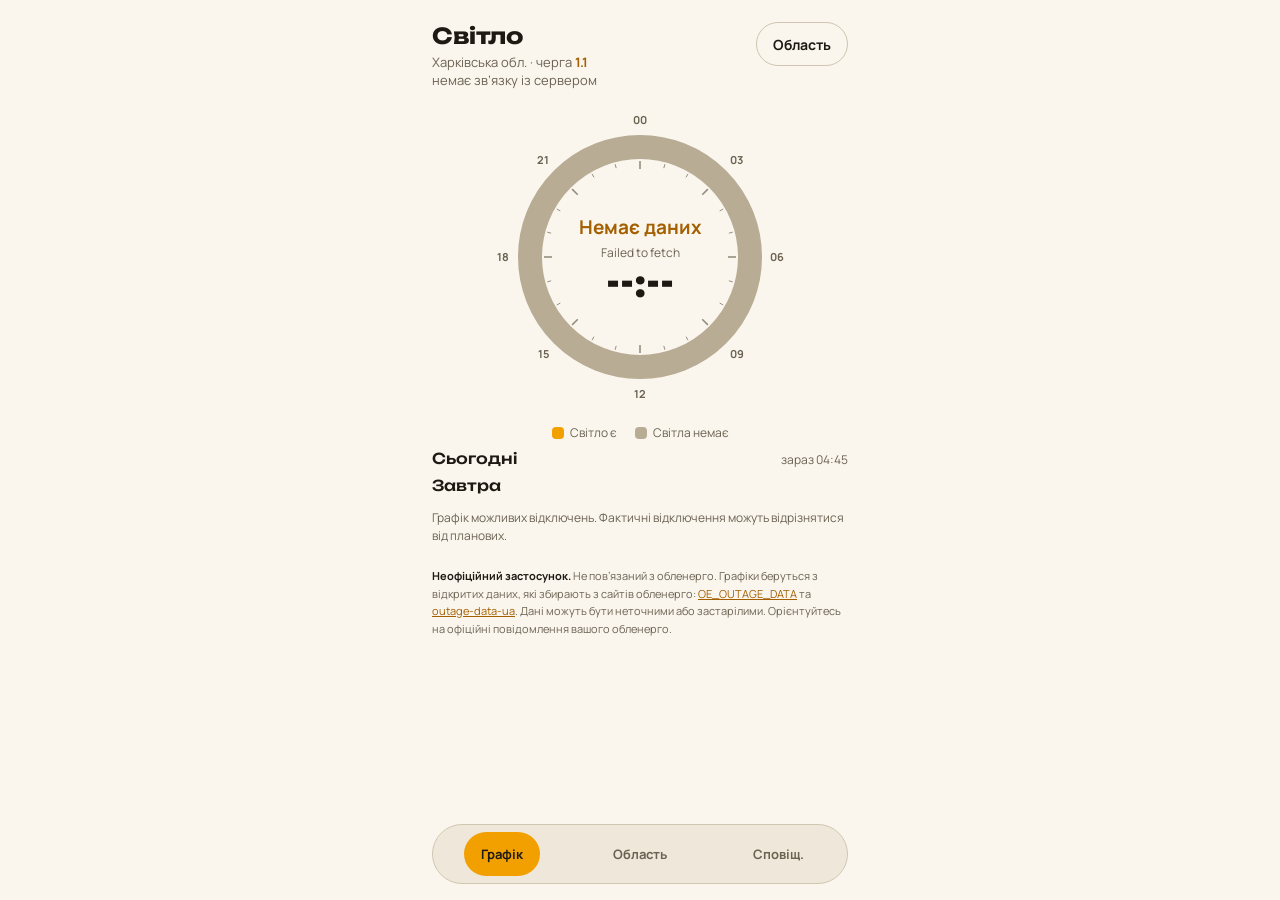
==== commit db19c49e: "Update index.html" ====
--- a/index.html
+++ b/index.html
@@ -54,7 +54,7 @@
 
 <div class="nav"><button class="on" data-v="main">Графік</button><button data-v="q">Область</button><button data-v="s">Сповіщ.</button></div>
 
-<script src="app.js?v=4"></script>
+<script src="app.js?v=5"></script>
 
 </body>
 </html>
--- a/style.css
+++ b/style.css
@@ -1,11 +1,3 @@
-<!doctype html>
-<html lang="uk">
-<head>
-<meta charset="utf-8">
-<meta name="viewport" content="width=device-width, initial-scale=1, viewport-fit=cover">
-<title>Світло — графіки відключень</title>
-<link rel="stylesheet" href="https://fonts.googleapis.com/css2?family=Unbounded:wght@500;700&family=Manrope:wght@500;700&display=swap">
-<style>
 :root{--bg:#100F0D;--tx:#F4EFE6;--mu:#A59D8F;--card:#1A1814;--off:#26221B;--ln:#3A352C;--am:#FFB020;--amtx:#FFB020;--onam:#100F0D;--hl:#2A2113;--oa:#5C5444;box-sizing:border-box;padding-top:env(safe-area-inset-top,0px);padding-bottom:env(safe-area-inset-bottom,0px);color-scheme:dark}
 @media (prefers-color-scheme:light){:root:not([data-theme="dark"]){--bg:#FAF6EE;--tx:#1D1A14;--mu:#6B6252;--card:#EFE8DA;--off:#DCD3C0;--ln:#CFC5B0;--am:#F2A000;--amtx:#A35F00;--onam:#1D1A14;--hl:#FBE9C2;--oa:#B8AC94;color-scheme:light}}
 html{scroll-padding-top:env(safe-area-inset-top,0px)}
@@ -46,385 +38,3 @@
 .lab{font-size:14px;color:var(--mu);margin-top:22px}
 .sel{width:100%;height:52px;margin-top:10px;border-radius:14px;border:1px solid var(--ln);background:var(--card);color:var(--tx);font-family:inherit;font-size:16px;font-weight:700;padding:0 14px}
 .note b{color:var(--amtx)}
-</style>
-</head>
-<body>
-<div class="app">
- <div class="top"><div><h1>Світло</h1><div class="sub"><span id="rn"></span> · черга <b id="qn">1.1</b><br><span id="src">завантаження…</span></div></div>
- <button class="pill" id="goq">Область</button></div>
-
- <div class="view on" id="v-main">
-  <div class="banner" id="bn" role="status"></div>
-  <div class="dial">
-   <svg viewBox="0 0 300 300" role="img" aria-label="Добовий графік відключень"><g id="arcs" transform="rotate(-90 150 150)" fill="none" stroke-width="24"></g>
-   <circle id="dot" r="11" fill="var(--bg)" stroke="var(--tx)" stroke-width="3"/>
-   <g id="scale"></g></svg>
-   <div class="mid"><div class="a" id="ma"></div><div class="b" id="mb"></div><div class="t" id="mt"></div><div class="c" id="mc"></div></div>
-  </div>
-  <div class="leg"><span><i class="on"></i>Світло є</span><span><i class="off"></i>Світла немає</span></div>
-  <div class="hd"><h2>Сьогодні</h2><span id="clk"></span></div>
-  <div id="list"></div>
-  <div class="hd"><h2>Завтра</h2></div>
-  <div id="list2"></div>
-  <div class="note" id="nt">Графік можливих відключень. Фактичні відключення можуть відрізнятися від планових.</div>
- </div>
-
- <div class="view" id="v-q">
-  <div class="lab">Область</div>
-  <select class="sel" id="reg" aria-label="Область"></select>
-  <div class="lab">Ваша черга</div>
-  <div class="grid" id="grid"></div>
- </div>
-
- <div class="view" id="v-s">
-  <div class="lab">Попередити про відключення за</div>
-  <div class="chips" id="warn"></div>
-  <div class="note">Попередження показується на головному екрані, поки застосунок відкритий.</div>
- </div>
-</div>
-
-<div class="nav"><button class="on" data-v="main">Графік</button><button data-v="q">Область</button><button data-v="s">Сповіщ.</button></div>
-
-<script>
-var REAL=null,FAIL=false,ERR='',REQ=0;
-var OE='https://raw.githubusercontent.com/yaroslav2901/OE_OUTAGE_DATA/refs/heads/main/data/';
-var DT='https://raw.githubusercontent.com/Baskerville42/outage-data-ua/refs/heads/main/data/';
-var REGIONS=[
- {id:'cherkasy',name:'Черкаська обл.',url:OE+'Cherkasyoblenergo.json'},
- {id:'chernihiv',name:'Чернігівська обл.',url:OE+'Chernihivoblenergo.json'},
- {id:'dnipro',name:'м. Дніпро (ДТЕК)',url:DT+'dnipro.json'},
- {id:'ivfrank',name:'Івано-Франківська обл.',url:OE+'Prykarpattiaoblenerho.json'},
- {id:'kharkiv',name:'Харківська обл.',url:OE+'Kharkivoblenerho.json'},
- {id:'khmelnytskyi',name:'Хмельницька обл.',url:OE+'Khmelnytskoblenerho.json'},
- {id:'kyiv',name:'м. Київ (ДТЕК)',url:DT+'kyiv.json'},
- {id:'kyivobl',name:'Київська обл. (ДТЕК)',url:DT+'kyiv-region.json'},
- {id:'lviv',name:'Львівська обл.',url:OE+'Lvivoblenerho.json'},
- {id:'odesa',name:'м. Одеса (ДТЕК)',url:DT+'odesa.json'},
- {id:'poltava',name:'Полтавська обл.',url:OE+'Poltavaoblenergo.json'},
- {id:'rivne',name:'Рівненська обл.',url:OE+'Rivneoblenergo.json'},
- {id:'ternopil',name:'Тернопільська обл.',url:OE+'Ternopiloblenerho.json'},
- {id:'zakarpattia',name:'Закарпатська обл.',url:OE+'Zakarpattiaoblenerho.json'},
- {id:'zaporizhzhia',name:'Запорізька обл.',url:OE+'Zaporizhzhiaoblenergo.json'},
- {id:'zhytomyr',name:'Житомирська обл.',url:OE+'Zhytomyroblenergo.json'}];
-function region(id){for(var i=0;i<REGIONS.length;i++)if(REGIONS[i].id===id)return REGIONS[i];return null}
-var st={r:'kharkiv',q:'1.1',w:30};
-try{var s=JSON.parse(localStorage.getItem('svitlo2')||'null');if(s){if(region(s.r))st.r=s.r;st.q=s.q||st.q;st.w=s.w||st.w;}}catch(e){}
-function queueList(){return REAL?Object.keys(REAL.queues).sort(function(a,b){return parseFloat(a)-parseFloat(b)}):[]}
-function save(){try{localStorage.setItem('svitlo2',JSON.stringify(st));}catch(e){}}
-function hm(h){h=Math.round(h*60);var m=h%60,hh=Math.floor(h/60)%24;return(hh<10?'0':'')+hh+':'+(m<10?'0':'')+m}
-function dur(m){m=Math.round(m);var h=Math.floor(m/60),r=m%60;return h?(h+' г'+(r?' '+r+' хв':'')):r+' хв'}
-function $(i){return document.getElementById(i)}
-/* T - відключення сьогодні, TM - завтра (null = ще не опубліковано), n - година зараз */
-function status(T,TM,n){
- var all=T.map(function(p){return[p[0],p[1]]});
- if(TM)TM.forEach(function(p){all.push([p[0]+24,p[1]+24])});
- all.sort(function(a,b){return a[0]-b[0]});
- var m=[];all.forEach(function(p){if(m.length&&Math.abs(m[m.length-1][1]-p[0])<1e-9)m[m.length-1][1]=p[1];else m.push(p)});
- for(var i=0;i<m.length;i++){if(n>=m[i][0]&&n<m[i][1])return{on:false,t:m[i][1],wait:(m[i][1]-n)*60,tm:m[i][1]>=24,cur:m[i]}}
- for(var j=0;j<m.length;j++){if(m[j][0]>n)return{on:true,t:m[j][0],wait:(m[j][0]-n)*60,tm:m[j][0]>=24}}
- return{on:true,t:null,unknown:TM===null}
-}
-function rows(S,n,mark){var l='';S.forEach(function(p){var c='';if(mark){c=(n>=p[0]&&n<p[1])?' now':(p[1]<=n?' past':'')}
- l+='<div class="row'+c+'"><i></i><span>'+hm(p[0])+'–'+(p[1]===24?'00:00':hm(p[1]))+'</span><span class="d">'+dur((p[1]-p[0])*60)+'</span></div>'});return l}
-function render(){
- var d=new Date(),n=d.getHours()+d.getMinutes()/60;
- $('qn').textContent=st.q;$('rn').textContent=region(st.r).name;$('clk').textContent='зараз '+hm(n);
- var D=REAL&&REAL.queues&&REAL.queues[st.q];
- if(!D){
-  $('src').textContent=FAIL?'немає зв’язку із сервером':'завантаження…';
-  $('arcs').innerHTML='<circle cx="150" cy="150" r="110" stroke="var(--oa)"/>';$('dot').setAttribute('cx',-50);
-  $('ma').textContent=FAIL?'Немає даних':'Завантажую…';$('mb').textContent=FAIL?(ERR||'не вдалося завантажити графік'):'';$('mt').textContent='--:--';$('mc').textContent='';
-  $('list').innerHTML='';$('list2').innerHTML='';$('bn').style.display='none';return}
- if(D.today===null){
-  $('src').textContent='останні дані: '+(REAL.updated||'невідомо');
-  $('arcs').innerHTML='<circle cx="150" cy="150" r="110" stroke="var(--oa)"/>';$('dot').setAttribute('cx',-50);
-  $('ma').textContent='Немає графіка';$('ma').style.color='var(--tx)';$('mb').textContent='на сьогодні дані відсутні';$('mt').textContent='--:--';$('mc').textContent='';
-  $('list').innerHTML='<div class="note">Для цієї області зараз немає актуального графіка. Можливо, відключень немає або джерело не оновлюється.</div>';$('list2').innerHTML='';$('bn').style.display='none';return}
- $('src').textContent=(REAL.updated?'графік станом на '+REAL.updated:'графік завантажено')+(REAL.stale?' · дані можуть бути застарілими':'')+(FAIL?' · немає зв’язку':'');
- var T=D.today||[],TM=D.tomorrow;
- var C=28.8,h='<circle cx="150" cy="150" r="110" stroke="var(--am)"/>';
- T.forEach(function(p){h+='<circle cx="150" cy="150" r="110" stroke="var(--oa)" stroke-dasharray="'+((p[1]-p[0])*C)+' 700" stroke-dashoffset="'+(-p[0]*C)+'"/>'});
- $('arcs').innerHTML=h;
- var ang=n/24*2*Math.PI;$('dot').setAttribute('cx',150+110*Math.sin(ang));$('dot').setAttribute('cy',150-110*Math.cos(ang));
- var s=status(T,TM,n),b=$('bn');b.style.display='none';
- if(!s.on){$('ma').textContent='Світла немає';$('ma').style.color='var(--tx)';$('mb').textContent='повернеться '+(s.tm?'завтра о':'о');$('mt').textContent=hm(s.t);$('mc').textContent='через '+dur(s.wait)}
- else if(s.t===null){$('ma').textContent='Світло є';$('ma').style.color='var(--amtx)';$('mb').textContent='';$('mt').textContent='—';$('mc').textContent=s.unknown?'на завтра ще немає':'відключень не заплановано'}
- else{$('ma').textContent='Світло є';$('ma').style.color='var(--amtx)';$('mb').textContent='вимкнення '+(s.tm?'завтра о':'о');$('mt').textContent=hm(s.t);$('mc').textContent='через '+dur(s.wait);
-  if(s.wait<=st.w){b.textContent='Через '+dur(s.wait)+' вимкнення. Зарядіть пристрої.';b.style.display='block'}}
- $('list').innerHTML=T.length?rows(T,n,true):'<div class="note">Сьогодні відключень не заплановано.</div>';
- $('list2').innerHTML=TM===null||TM===undefined?'<div class="note">Графік на завтра ще не опубліковано.</div>':(TM.length?rows(TM,n,false):'<div class="note">Завтра відключень не заплановано.</div>');
-}
-function buildScale(){var h='',i,a,x,y,r1,r2;
- for(i=0;i<24;i++){a=i/24*2*Math.PI;r1=96;r2=(i%3===0)?88:92;
-  h+='<line x1="'+(150+r1*Math.sin(a))+'" y1="'+(150-r1*Math.cos(a))+'" x2="'+(150+r2*Math.sin(a))+'" y2="'+(150-r2*Math.cos(a))+'" stroke="var(--mu)" stroke-width="'+(i%3===0?1.6:1)+'" opacity=".7"/>'}
- for(i=0;i<24;i+=3){a=i/24*2*Math.PI;x=150+137*Math.sin(a);y=150-137*Math.cos(a)+4;
-  h+='<text x="'+x+'" y="'+y+'" font-size="11" font-weight="700" fill="var(--mu)" text-anchor="middle">'+(i<10?'0':'')+i+'</text>'}
- $('scale').innerHTML=h}
-function buildReg(){var g='';REGIONS.forEach(function(r){g+='<option value="'+r.id+'"'+(r.id===st.r?' selected':'')+'>'+r.name+'</option>'});$('reg').innerHTML=g}
-function buildQ(){var g='';var L=queueList();if(!L.length)g='<div class="note">Завантажую список черг…</div>';L.forEach(function(q){g+='<button class="q'+(q===st.q?' on':'')+'" data-q="'+q+'">'+q+'</button>'});$('grid').innerHTML=g}
-function buildW(){var g='';[15,30,60].forEach(function(w){g+='<button class="q'+(w===st.w?' on':'')+'" data-w="'+w+'">'+w+' хв</button>'});$('warn').innerHTML=g}
-function show(v){['main','q','s'].forEach(function(x){$('v-'+x).classList.toggle('on',x===v)});
- document.querySelectorAll('.nav button').forEach(function(b){b.classList.toggle('on',b.dataset.v===v)});window.scrollTo(0,0)}
-document.querySelector('.nav').onclick=function(e){var v=e.target.dataset&&e.target.dataset.v;if(v)show(v)};
-$('goq').onclick=function(){show('q')};
-$('grid').onclick=function(e){var q=e.target.dataset&&e.target.dataset.q;if(q){st.q=q;save();buildQ();render();show('main')}};
-$('reg').onchange=function(){st.r=this.value;save();REAL=null;FAIL=false;buildQ();render();load()};
-$('warn').onclick=function(e){var w=e.target.dataset&&e.target.dataset.w;if(w){st.w=+w;save();buildW();render()}};
-function toIntervals(hours){var off=[],k,v,h;
- for(k in hours){h=parseInt(k,10);if(isNaN(h))continue;v=hours[k];
-  if(v==='no')off.push([h-1,h]);else if(v==='first')off.push([h-1,h-.5]);else if(v==='second')off.push([h-.5,h])}
- off.sort(function(a,b){return a[0]-b[0]});
- var m=[];off.forEach(function(p){if(m.length&&Math.abs(m[m.length-1][1]-p[0])<1e-9)m[m.length-1][1]=p[1];else m.push([p[0],p[1]])});return m}
-function convert(raw){
- if(!raw||!raw.fact||!raw.fact.data)throw new Error('інший формат даних');
- var fact=raw.fact,days=fact.data,now=Date.now()/1000,today=null,k;
- for(k in days){if(+k<=now&&now<+k+86400)today=k}
- var out={updated:fact.update||raw.lastUpdated,queues:{}};
- var base=today||Object.keys(days).sort(function(a,b){return a-b}).pop();
- if(!base)throw new Error('порожній файл');
- var tomorrow=String(+base+86400);
- Object.keys(days[base]||{}).forEach(function(key){if(key.indexOf('GPV')!==0)return;
-  out.queues[key.slice(3)]=today?{today:toIntervals(days[base][key]),
-   tomorrow:(days[tomorrow]&&days[tomorrow][key])?toIntervals(days[tomorrow][key]):null}:{today:null,tomorrow:null}});
- return out}
-function load(){var id=st.r,my=++REQ;fetch(region(id).url).then(function(r){if(!r.ok)throw new Error('файл недоступний (код '+r.status+')');return r.json()}).then(function(j){
- if(my!==REQ)return;
- var c=convert(j);
- if(Object.keys(c.queues).length){var age=j.lastUpdated?(Date.now()-new Date(j.lastUpdated).getTime())/36e5:0;c.stale=age>36;REAL=c;FAIL=false;ERR='';
-  if(!c.queues[st.q]){st.q=queueList()[0];save()}buildQ()}else{REAL=null;FAIL=true;ERR='у файлі немає черг'}
- render()}).catch(function(e){if(my!==REQ)return;REAL=null;FAIL=true;ERR=String(e&&e.message||e);render()})}
-buildScale();buildReg();buildQ();buildW();render();load();setInterval(render,20000);setInterval(load,300000);
-</script>
-</body>
-</html>
-
-После обновления открой Закарпатську и пришли скрин: теперь в круге будет написано, что именно не так. Тогда я смогу исправить конкретную причину, а не угадывать.
-
-Страница снова выглядит так же, как в прошлый раз, когда код вставился не до конца: разметка есть, а скрипт не запустился. Нет названия области, нет подписей часов, и в круге застрял кусочек. Скорее всего, при вставке на телефоне код опять оборвался.
-
-Проверим это:
-
-Открой на github.com файл index.html (без редактирования).
-Прокрути в самый конец.
-Пришли скрин последних 5–6 строк.
-
-Правильный конец выглядит так: buildScale();buildReg();buildQ();buildW();render();load();setInterval(...), потом </script>, </body>, </html>.
-
-Если конец другой, вставь код заново с компьютера: на телефоне длинный текст часто обрезается. Если компьютера нет, скажи, и я разобью приложение на два небольших файла, их вставлять надёжнее.
-
-Там нету
-
-Раз конца файла нет, длинный код при вставке с телефона обрезается. Чтобы это не повторялось, я разбил приложение на три небольших файла, каждый из которых проще проверить. Работать они будут так же, как раньше.
-
-Нужно создать (или заменить) три файла в репозитории Svitlo. Для каждого: в репозитории нажми «+», потом Create new file, впиши имя, вставь код, нажми Commit changes. Для index.html, который уже есть, нажми на него, потом карандаш, Ctrl+A, Delete, вставь.
-
-Порядок: сначала style.css, потом app.js, и только потом index.html. После каждого файла проверяй, что последняя строка на месте (я напишу какая).
-
-Файл 1: style.css (последняя строка: .note b{color:var(--amtx)})
-
-css
-:root{--bg:#100F0D;--tx:#F4EFE6;--mu:#A59D8F;--card:#1A1814;--off:#26221B;--ln:#3A352C;--am:#FFB020;--amtx:#FFB020;--onam:#100F0D;--hl:#2A2113;--oa:#5C5444;box-sizing:border-box;padding-top:env(safe-area-inset-top,0px);padding-bottom:env(safe-area-inset-bottom,0px);color-scheme:dark}
-@media (prefers-color-scheme:light){:root:not([data-theme="dark"]){--bg:#FAF6EE;--tx:#1D1A14;--mu:#6B6252;--card:#EFE8DA;--off:#DCD3C0;--ln:#CFC5B0;--am:#F2A000;--amtx:#A35F00;--onam:#1D1A14;--hl:#FBE9C2;--oa:#B8AC94;color-scheme:light}}
-html{scroll-padding-top:env(safe-area-inset-top,0px)}
-*{box-sizing:border-box}
-body{margin:0;background:var(--bg);color:var(--tx);font-family:'Manrope',system-ui,sans-serif;min-height:100vh}
-button{font-family:inherit;cursor:pointer;color:inherit}
-.app{max-width:460px;margin:0 auto;padding:22px 22px 110px;position:relative}
-.top{display:flex;justify-content:space-between;align-items:flex-start}
-h1{font-family:'Unbounded',sans-serif;font-size:22px;margin:0;letter-spacing:-.5px}
-.sub{font-size:13px;color:var(--mu);margin-top:4px}.sub b{color:var(--amtx)}
-.pill{height:44px;padding:0 16px;border-radius:22px;border:1px solid var(--ln);background:transparent;font-size:14px;font-weight:700}
-.banner{margin-top:14px;padding:12px 14px;border-radius:14px;background:var(--hl);border:1px solid var(--am);font-size:14px;font-weight:700;display:none}
-.dial{position:relative;width:min(300px,100%);aspect-ratio:1;margin:18px auto 0}
-.dial svg{width:100%;height:100%}
-.mid{position:absolute;inset:0;padding:0 17%;display:flex;flex-direction:column;align-items:center;justify-content:center;text-align:center}
-.mid .a{font-size:19px;font-weight:700;color:var(--amtx)}
-.mid .b{font-size:12px;color:var(--mu);margin-top:4px}
-.mid .t{font-family:'Unbounded',sans-serif;font-weight:700;font-size:38px;line-height:1.15}
-.mid .c{font-size:14px;color:var(--amtx);font-weight:700}
-.leg{display:flex;justify-content:center;gap:18px;font-size:12px;color:var(--mu);margin-top:12px}.leg i{display:inline-block;width:12px;height:12px;border-radius:4px;margin-right:6px;vertical-align:-2px}.leg .on{background:var(--am)}.leg .off{background:var(--oa)}
-.hd{display:flex;justify-content:space-between;align-items:baseline;margin-top:8px}
-.hd h2{font-family:'Unbounded',sans-serif;font-weight:500;font-size:15px;margin:0}
-.hd span{font-size:12px;color:var(--mu)}
-.row{display:flex;align-items:center;height:40px;border-radius:12px;background:var(--card);padding:0 14px;font-size:15px;margin-top:8px;border:1px solid transparent}
-.row i{width:6px;height:18px;border-radius:3px;background:var(--ln);margin-right:12px}
-.row .d{margin-left:auto;color:var(--mu)}
-.row.now{background:var(--hl);border-color:var(--am);font-weight:700}.row.now i{background:var(--am)}
-.row.past{opacity:.5}
-.note{font-size:12px;color:var(--mu);margin-top:14px;line-height:1.5}
-.nav{position:fixed;left:50%;transform:translateX(-50%);bottom:calc(16px + env(safe-area-inset-bottom,0px));width:min(416px,calc(100% - 32px));height:60px;border-radius:30px;background:var(--card);border:1px solid var(--ln);display:flex;justify-content:space-around;align-items:center}
-.nav button{width:76px;height:44px;border:0;border-radius:22px;background:none;font-size:13px;font-weight:700;color:var(--mu)}
-.nav button.on{background:var(--am);color:var(--onam)}
-.view{display:none}.view.on{display:block}
-.grid{display:grid;grid-template-columns:repeat(3,1fr);gap:10px;margin-top:14px}
-.q{height:56px;border-radius:14px;border:1px solid var(--ln);background:var(--card);font-size:17px;font-weight:700}
-.q.on{background:var(--am);color:var(--onam);border-color:var(--am)}
-.chips{display:flex;gap:10px;margin-top:12px}.chips .q{flex:1;height:48px;font-size:15px}
-.lab{font-size:14px;color:var(--mu);margin-top:22px}
-.sel{width:100%;height:52px;margin-top:10px;border-radius:14px;border:1px solid var(--ln);background:var(--card);color:var(--tx);font-family:inherit;font-size:16px;font-weight:700;padding:0 14px}
-.note b{color:var(--amtx)}
-
-Файл 2: app.js (последняя строка: buildScale();buildReg();buildQ();buildW();render();load();setInterval(render,20000);setInterval(load,300000);)
-
-javascript
-var REAL=null,FAIL=false,ERR='',REQ=0;
-var OE='https://raw.githubusercontent.com/yaroslav2901/OE_OUTAGE_DATA/refs/heads/main/data/';
-var DT='https://raw.githubusercontent.com/Baskerville42/outage-data-ua/refs/heads/main/data/';
-var REGIONS=[
- {id:'cherkasy',name:'Черкаська обл.',url:OE+'Cherkasyoblenergo.json'},
- {id:'chernihiv',name:'Чернігівська обл.',url:OE+'Chernihivoblenergo.json'},
- {id:'dnipro',name:'м. Дніпро (ДТЕК)',url:DT+'dnipro.json'},
- {id:'ivfrank',name:'Івано-Франківська обл.',url:OE+'Prykarpattiaoblenerho.json'},
- {id:'kharkiv',name:'Харківська обл.',url:OE+'Kharkivoblenerho.json'},
- {id:'khmelnytskyi',name:'Хмельницька обл.',url:OE+'Khmelnytskoblenerho.json'},
- {id:'kyiv',name:'м. Київ (ДТЕК)',url:DT+'kyiv.json'},
- {id:'kyivobl',name:'Київська обл. (ДТЕК)',url:DT+'kyiv-region.json'},
- {id:'lviv',name:'Львівська обл.',url:OE+'Lvivoblenerho.json'},
- {id:'odesa',name:'м. Одеса (ДТЕК)',url:DT+'odesa.json'},
- {id:'poltava',name:'Полтавська обл.',url:OE+'Poltavaoblenergo.json'},
- {id:'rivne',name:'Рівненська обл.',url:OE+'Rivneoblenergo.json'},
- {id:'ternopil',name:'Тернопільська обл.',url:OE+'Ternopiloblenerho.json'},
- {id:'zakarpattia',name:'Закарпатська обл.',url:OE+'Zakarpattiaoblenerho.json'},
- {id:'zaporizhzhia',name:'Запорізька обл.',url:OE+'Zaporizhzhiaoblenergo.json'},
- {id:'zhytomyr',name:'Житомирська обл.',url:OE+'Zhytomyroblenergo.json'}];
-function region(id){for(var i=0;i<REGIONS.length;i++)if(REGIONS[i].id===id)return REGIONS[i];return null}
-var st={r:'kharkiv',q:'1.1',w:30};
-try{var s=JSON.parse(localStorage.getItem('svitlo2')||'null');if(s){if(region(s.r))st.r=s.r;st.q=s.q||st.q;st.w=s.w||st.w;}}catch(e){}
-function queueList(){return REAL?Object.keys(REAL.queues).sort(function(a,b){return parseFloat(a)-parseFloat(b)}):[]}
-function save(){try{localStorage.setItem('svitlo2',JSON.stringify(st));}catch(e){}}
-function hm(h){h=Math.round(h*60);var m=h%60,hh=Math.floor(h/60)%24;return(hh<10?'0':'')+hh+':'+(m<10?'0':'')+m}
-function dur(m){m=Math.round(m);var h=Math.floor(m/60),r=m%60;return h?(h+' г'+(r?' '+r+' хв':'')):r+' хв'}
-function $(i){return document.getElementById(i)}
-/* T - відключення сьогодні, TM - завтра (null = ще не опубліковано), n - година зараз */
-function status(T,TM,n){
- var all=T.map(function(p){return[p[0],p[1]]});
- if(TM)TM.forEach(function(p){all.push([p[0]+24,p[1]+24])});
- all.sort(function(a,b){return a[0]-b[0]});
- var m=[];all.forEach(function(p){if(m.length&&Math.abs(m[m.length-1][1]-p[0])<1e-9)m[m.length-1][1]=p[1];else m.push(p)});
- for(var i=0;i<m.length;i++){if(n>=m[i][0]&&n<m[i][1])return{on:false,t:m[i][1],wait:(m[i][1]-n)*60,tm:m[i][1]>=24,cur:m[i]}}
- for(var j=0;j<m.length;j++){if(m[j][0]>n)return{on:true,t:m[j][0],wait:(m[j][0]-n)*60,tm:m[j][0]>=24}}
- return{on:true,t:null,unknown:TM===null}
-}
-function rows(S,n,mark){var l='';S.forEach(function(p){var c='';if(mark){c=(n>=p[0]&&n<p[1])?' now':(p[1]<=n?' past':'')}
- l+='<div class="row'+c+'"><i></i><span>'+hm(p[0])+'–'+(p[1]===24?'00:00':hm(p[1]))+'</span><span class="d">'+dur((p[1]-p[0])*60)+'</span></div>'});return l}
-function render(){
- var d=new Date(),n=d.getHours()+d.getMinutes()/60;
- $('qn').textContent=st.q;$('rn').textContent=region(st.r).name;$('clk').textContent='зараз '+hm(n);
- var D=REAL&&REAL.queues&&REAL.queues[st.q];
- if(!D){
-  $('src').textContent=FAIL?'немає зв’язку із сервером':'завантаження…';
-  $('arcs').innerHTML='<circle cx="150" cy="150" r="110" stroke="var(--oa)"/>';$('dot').setAttribute('cx',-50);
-  $('ma').textContent=FAIL?'Немає даних':'Завантажую…';$('mb').textContent=FAIL?(ERR||'не вдалося завантажити графік'):'';$('mt').textContent='--:--';$('mc').textContent='';
-  $('list').innerHTML='';$('list2').innerHTML='';$('bn').style.display='none';return}
- if(D.today===null){
-  $('src').textContent='останні дані: '+(REAL.updated||'невідомо');
-  $('arcs').innerHTML='<circle cx="150" cy="150" r="110" stroke="var(--oa)"/>';$('dot').setAttribute('cx',-50);
-  $('ma').textContent='Немає графіка';$('ma').style.color='var(--tx)';$('mb').textContent='на сьогодні дані відсутні';$('mt').textContent='--:--';$('mc').textContent='';
-  $('list').innerHTML='<div class="note">Для цієї області зараз немає актуального графіка. Можливо, відключень немає або джерело не оновлюється.</div>';$('list2').innerHTML='';$('bn').style.display='none';return}
- $('src').textContent=(REAL.updated?'графік станом на '+REAL.updated:'графік завантажено')+(REAL.stale?' · дані можуть бути застарілими':'')+(FAIL?' · немає зв’язку':'');
- var T=D.today||[],TM=D.tomorrow;
- var C=28.8,h='<circle cx="150" cy="150" r="110" stroke="var(--am)"/>';
- T.forEach(function(p){h+='<circle cx="150" cy="150" r="110" stroke="var(--oa)" stroke-dasharray="'+((p[1]-p[0])*C)+' 700" stroke-dashoffset="'+(-p[0]*C)+'"/>'});
- $('arcs').innerHTML=h;
- var ang=n/24*2*Math.PI;$('dot').setAttribute('cx',150+110*Math.sin(ang));$('dot').setAttribute('cy',150-110*Math.cos(ang));
- var s=status(T,TM,n),b=$('bn');b.style.display='none';
- if(!s.on){$('ma').textContent='Світла немає';$('ma').style.color='var(--tx)';$('mb').textContent='повернеться '+(s.tm?'завтра о':'о');$('mt').textContent=hm(s.t);$('mc').textContent='через '+dur(s.wait)}
- else if(s.t===null){$('ma').textContent='Світло є';$('ma').style.color='var(--amtx)';$('mb').textContent='';$('mt').textContent='—';$('mc').textContent=s.unknown?'на завтра ще немає':'відключень не заплановано'}
- else{$('ma').textContent='Світло є';$('ma').style.color='var(--amtx)';$('mb').textContent='вимкнення '+(s.tm?'завтра о':'о');$('mt').textContent=hm(s.t);$('mc').textContent='через '+dur(s.wait);
-  if(s.wait<=st.w){b.textContent='Через '+dur(s.wait)+' вимкнення. Зарядіть пристрої.';b.style.display='block'}}
- $('list').innerHTML=T.length?rows(T,n,true):'<div class="note">Сьогодні відключень не заплановано.</div>';
- $('list2').innerHTML=TM===null||TM===undefined?'<div class="note">Графік на завтра ще не опубліковано.</div>':(TM.length?rows(TM,n,false):'<div class="note">Завтра відключень не заплановано.</div>');
-}
-function buildScale(){var h='',i,a,x,y,r1,r2;
- for(i=0;i<24;i++){a=i/24*2*Math.PI;r1=96;r2=(i%3===0)?88:92;
-  h+='<line x1="'+(150+r1*Math.sin(a))+'" y1="'+(150-r1*Math.cos(a))+'" x2="'+(150+r2*Math.sin(a))+'" y2="'+(150-r2*Math.cos(a))+'" stroke="var(--mu)" stroke-width="'+(i%3===0?1.6:1)+'" opacity=".7"/>'}
- for(i=0;i<24;i+=3){a=i/24*2*Math.PI;x=150+137*Math.sin(a);y=150-137*Math.cos(a)+4;
-  h+='<text x="'+x+'" y="'+y+'" font-size="11" font-weight="700" fill="var(--mu)" text-anchor="middle">'+(i<10?'0':'')+i+'</text>'}
- $('scale').innerHTML=h}
-function buildReg(){var g='';REGIONS.forEach(function(r){g+='<option value="'+r.id+'"'+(r.id===st.r?' selected':'')+'>'+r.name+'</option>'});$('reg').innerHTML=g}
-function buildQ(){var g='';var L=queueList();if(!L.length)g='<div class="note">Завантажую список черг…</div>';L.forEach(function(q){g+='<button class="q'+(q===st.q?' on':'')+'" data-q="'+q+'">'+q+'</button>'});$('grid').innerHTML=g}
-function buildW(){var g='';[15,30,60].forEach(function(w){g+='<button class="q'+(w===st.w?' on':'')+'" data-w="'+w+'">'+w+' хв</button>'});$('warn').innerHTML=g}
-function show(v){['main','q','s'].forEach(function(x){$('v-'+x).classList.toggle('on',x===v)});
- document.querySelectorAll('.nav button').forEach(function(b){b.classList.toggle('on',b.dataset.v===v)});window.scrollTo(0,0)}
-document.querySelector('.nav').onclick=function(e){var v=e.target.dataset&&e.target.dataset.v;if(v)show(v)};
-$('goq').onclick=function(){show('q')};
-$('grid').onclick=function(e){var q=e.target.dataset&&e.target.dataset.q;if(q){st.q=q;save();buildQ();render();show('main')}};
-$('reg').onchange=function(){st.r=this.value;save();REAL=null;FAIL=false;buildQ();render();load()};
-$('warn').onclick=function(e){var w=e.target.dataset&&e.target.dataset.w;if(w){st.w=+w;save();buildW();render()}};
-function toIntervals(hours){var off=[],k,v,h;
- for(k in hours){h=parseInt(k,10);if(isNaN(h))continue;v=hours[k];
-  if(v==='no')off.push([h-1,h]);else if(v==='first')off.push([h-1,h-.5]);else if(v==='second')off.push([h-.5,h])}
- off.sort(function(a,b){return a[0]-b[0]});
- var m=[];off.forEach(function(p){if(m.length&&Math.abs(m[m.length-1][1]-p[0])<1e-9)m[m.length-1][1]=p[1];else m.push([p[0],p[1]])});return m}
-function convert(raw){
- if(!raw||!raw.fact||!raw.fact.data)throw new Error('інший формат даних');
- var fact=raw.fact,days=fact.data,now=Date.now()/1000,today=null,k;
- for(k in days){if(+k<=now&&now<+k+86400)today=k}
- var out={updated:fact.update||raw.lastUpdated,queues:{}};
- var base=today||Object.keys(days).sort(function(a,b){return a-b}).pop();
- if(!base)throw new Error('порожній файл');
- var tomorrow=String(+base+86400);
- Object.keys(days[base]||{}).forEach(function(key){if(key.indexOf('GPV')!==0)return;
-  out.queues[key.slice(3)]=today?{today:toIntervals(days[base][key]),
-   tomorrow:(days[tomorrow]&&days[tomorrow][key])?toIntervals(days[tomorrow][key]):null}:{today:null,tomorrow:null}});
- return out}
-function load(){var id=st.r,my=++REQ;fetch(region(id).url).then(function(r){if(!r.ok)throw new Error('файл недоступний (код '+r.status+')');return r.json()}).then(function(j){
- if(my!==REQ)return;
- var c=convert(j);
- if(Object.keys(c.queues).length){var age=j.lastUpdated?(Date.now()-new Date(j.lastUpdated).getTime())/36e5:0;c.stale=age>36;REAL=c;FAIL=false;ERR='';
-  if(!c.queues[st.q]){st.q=queueList()[0];save()}buildQ()}else{REAL=null;FAIL=true;ERR='у файлі немає черг'}
- render()}).catch(function(e){if(my!==REQ)return;REAL=null;FAIL=true;ERR=String(e&&e.message||e);render()})}
-buildScale();buildReg();buildQ();buildW();render();load();setInterval(render,20000);setInterval(load,300000);
-
-Файл 3: index.html (замени старый; последняя строка: </html>)
-
-html
-<!doctype html>
-<html lang="uk">
-<head>
-<meta charset="utf-8">
-<meta name="viewport" content="width=device-width, initial-scale=1, viewport-fit=cover">
-<title>Світло — графіки відключень</title>
-<link rel="stylesheet" href="https://fonts.googleapis.com/css2?family=Unbounded:wght@500;700&family=Manrope:wght@500;700&display=swap">
-<link rel="stylesheet" href="style.css?v=3">
-</head>
-<body>
-<div class="app">
- <div class="top"><div><h1>Світло</h1><div class="sub"><span id="rn"></span> · черга <b id="qn">1.1</b><br><span id="src">завантаження…</span></div></div>
- <button class="pill" id="goq">Область</button></div>
-
- <div class="view on" id="v-main">
-  <div class="banner" id="bn" role="status"></div>
-  <div class="dial">
-   <svg viewBox="0 0 300 300" role="img" aria-label="Добовий графік відключень"><g id="arcs" transform="rotate(-90 150 150)" fill="none" stroke-width="24"></g>
-   <circle id="dot" r="11" fill="var(--bg)" stroke="var(--tx)" stroke-width="3"/>
-   <g id="scale"></g></svg>
-   <div class="mid"><div class="a" id="ma"></div><div class="b" id="mb"></div><div class="t" id="mt"></div><div class="c" id="mc"></div></div>
-  </div>
-  <div class="leg"><span><i class="on"></i>Світло є</span><span><i class="off"></i>Світла немає</span></div>
-  <div class="hd"><h2>Сьогодні</h2><span id="clk"></span></div>
-  <div id="list"></div>
-  <div class="hd"><h2>Завтра</h2></div>
-  <div id="list2"></div>
-  <div class="note" id="nt">Графік можливих відключень. Фактичні відключення можуть відрізнятися від планових.</div>
- </div>
-
- <div class="view" id="v-q">
-  <div class="lab">Область</div>
-  <select class="sel" id="reg" aria-label="Область"></select>
-  <div class="lab">Ваша черга</div>
-  <div class="grid" id="grid"></div>
- </div>
-
- <div class="view" id="v-s">
-  <div class="lab">Попередити про відключення за</div>
-  <div class="chips" id="warn"></div>
-  <div class="note">Попередження показується на головному екрані, поки застосунок відкритий.</div>
- </div>
-</div>
-
-<div class="nav"><button class="on" data-v="main">Графік</button><button data-v="q">Область</button><button data-v="s">Сповіщ.</button></div>
-
-<script src="app.js?v=3"></script>
-</body>
-</html>
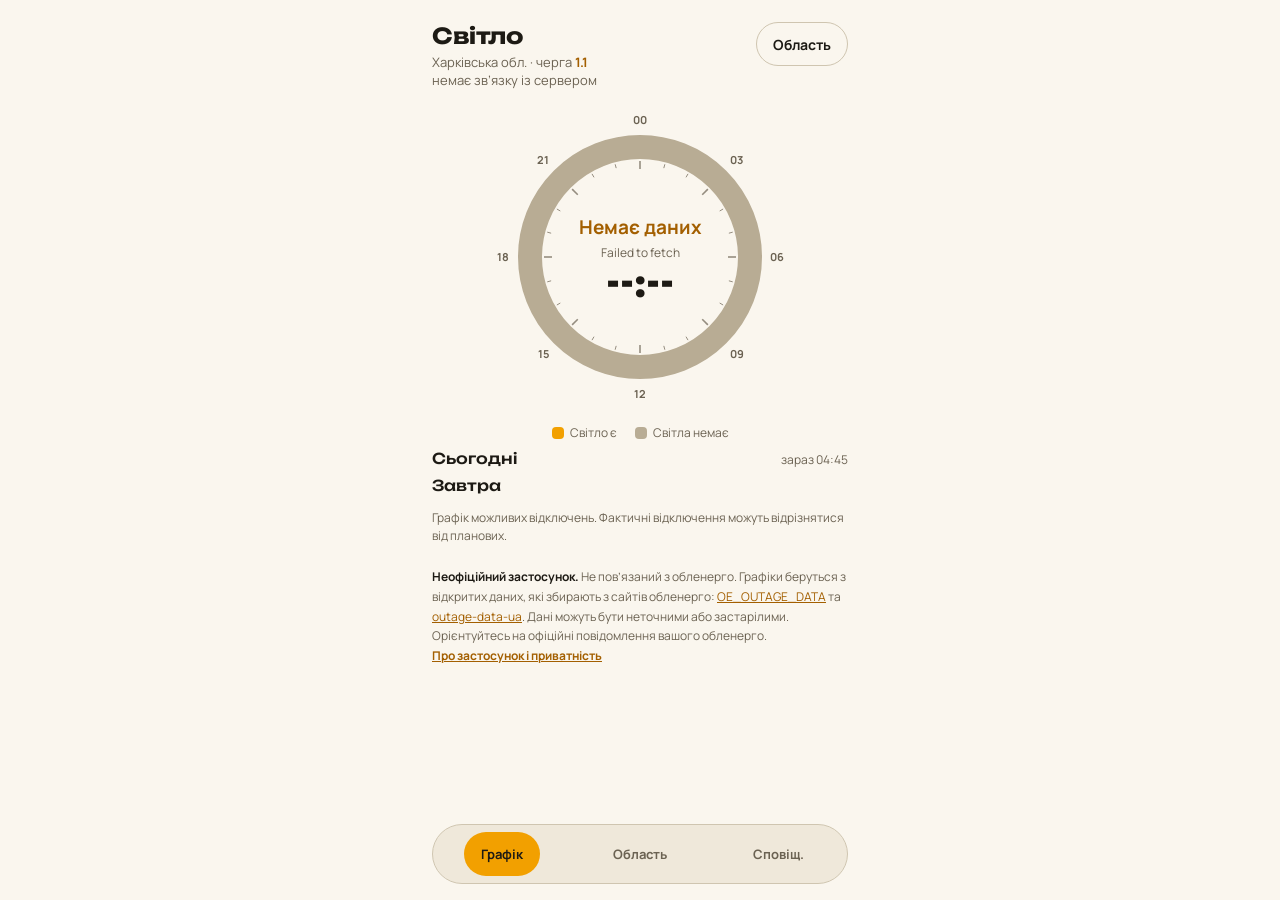
==== commit d910e942: "Update stylesheet and script version in index.html" ====
--- a/index.html
+++ b/index.html
@@ -8,7 +8,7 @@
 <link rel="icon" href="icon.svg" type="image/svg+xml">
 <title>Світло — графіки відключень</title>
 <link rel="stylesheet" href="https://fonts.googleapis.com/css2?family=Unbounded:wght@500;700&family=Manrope:wght@500;700&display=swap">
-<link rel="stylesheet" href="style.css?v=3">
+<link rel="stylesheet" href="style.css?v=5">
 </head>
 <body>
 <div class="app">
@@ -44,17 +44,18 @@
   <div class="note">Попередження показується на головному екрані, поки застосунок відкритий.</div>
  </div>
 
- <div style="margin-top:22px;font-size:11px;line-height:1.6;color:var(--mu)">
+ <div style="margin-top:22px;font-size:12px;line-height:1.65;color:var(--mu)">
   <b style="color:var(--tx)">Неофіційний застосунок.</b> Не пов’язаний з обленерго. Графіки беруться з відкритих даних, які збирають з сайтів обленерго:
   <a style="color:var(--amtx)" href="https://github.com/yaroslav2901/OE_OUTAGE_DATA">OE_OUTAGE_DATA</a> та
   <a style="color:var(--amtx)" href="https://github.com/Baskerville42/outage-data-ua">outage-data-ua</a>.
   Дані можуть бути неточними або застарілими. Орієнтуйтесь на офіційні повідомлення вашого обленерго.
+  <br><a style="color:var(--amtx);font-weight:700" href="about.html">Про застосунок і приватність</a>
  </div>
 </div>
 
 <div class="nav"><button class="on" data-v="main">Графік</button><button data-v="q">Область</button><button data-v="s">Сповіщ.</button></div>
 
-<script src="app.js?v=5"></script>
+<script src="app.js?v=4"></script>
 
 </body>
 </html>
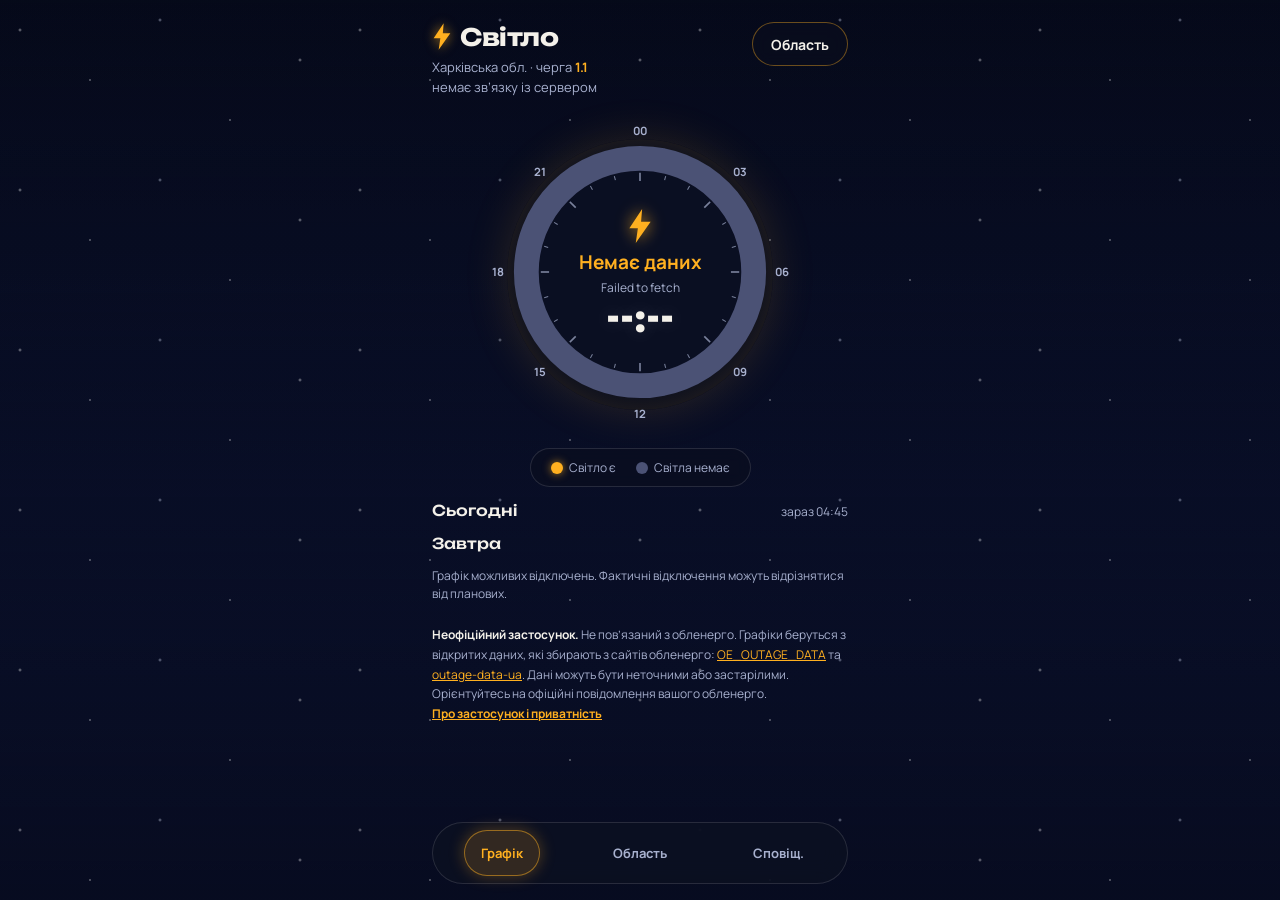
==== commit bec89cf9: "Update index.html" ====
--- a/index.html
+++ b/index.html
@@ -8,7 +8,7 @@
 <link rel="icon" href="icon.svg" type="image/svg+xml">
 <title>Світло — графіки відключень</title>
 <link rel="stylesheet" href="https://fonts.googleapis.com/css2?family=Unbounded:wght@500;700&family=Manrope:wght@500;700&display=swap">
-<link rel="stylesheet" href="style.css?v=5">
+<link rel="stylesheet" href="style.css?v=6">
 </head>
 <body>
 <div class="app">
--- a/style.css
+++ b/style.css
@@ -1,40 +1,49 @@
-:root{--bg:#100F0D;--tx:#F4EFE6;--mu:#A59D8F;--card:#1A1814;--off:#26221B;--ln:#3A352C;--am:#FFB020;--amtx:#FFB020;--onam:#100F0D;--hl:#2A2113;--oa:#5C5444;box-sizing:border-box;padding-top:env(safe-area-inset-top,0px);padding-bottom:env(safe-area-inset-bottom,0px);color-scheme:dark}
-@media (prefers-color-scheme:light){:root:not([data-theme="dark"]){--bg:#FAF6EE;--tx:#1D1A14;--mu:#6B6252;--card:#EFE8DA;--off:#DCD3C0;--ln:#CFC5B0;--am:#F2A000;--amtx:#A35F00;--onam:#1D1A14;--hl:#FBE9C2;--oa:#B8AC94;color-scheme:light}}
+:root{--bg:#070B1A;--tx:#F4F1EA;--mu:#A8B1CF;--card:rgba(16,21,42,.72);--off:#26221B;--ln:rgba(255,255,255,.12);--am:#FFB020;--amtx:#FFB020;--onam:#100F0D;--hl:rgba(72,46,6,.72);--oa:#4B5275;box-sizing:border-box;padding-top:env(safe-area-inset-top,0px);padding-bottom:env(safe-area-inset-bottom,0px);color-scheme:dark}
 html{scroll-padding-top:env(safe-area-inset-top,0px)}
 *{box-sizing:border-box}
-body{margin:0;background:var(--bg);color:var(--tx);font-family:'Manrope',system-ui,sans-serif;min-height:100vh}
+body{margin:0;background:#070B1A linear-gradient(180deg,#060A1A 0%,#0C1434 60%,#111C44 100%);color:var(--tx);font-family:'Manrope',system-ui,sans-serif;min-height:100vh}
+body::before{content:"";position:fixed;inset:0;z-index:0;pointer-events:none;background:linear-gradient(180deg,rgba(6,9,26,.2) 0%,rgba(6,9,26,.5) 55%,rgba(6,9,26,.85) 100%),url("bg.jpg") center top/cover no-repeat}
+body::after{content:"";position:fixed;inset:0;z-index:0;pointer-events:none;opacity:.5;background-image:radial-gradient(2px 2px at 20px 30px,#fff,transparent),radial-gradient(1.5px 1.5px at 90px 80px,#fff,transparent),radial-gradient(2px 2px at 160px 20px,#dfe8ff,transparent),radial-gradient(1.5px 1.5px at 230px 120px,#fff,transparent),radial-gradient(2px 2px at 300px 60px,#fff,transparent);background-size:340px 160px;animation:snow 14s linear infinite}
+@keyframes snow{from{background-position:0 0}to{background-position:0 160px}}
 button{font-family:inherit;cursor:pointer;color:inherit}
-.app{max-width:460px;margin:0 auto;padding:22px 22px 110px;position:relative}
+.app{max-width:460px;margin:0 auto;padding:22px 22px 110px;position:relative;z-index:1}
 .top{display:flex;justify-content:space-between;align-items:flex-start}
-h1{font-family:'Unbounded',sans-serif;font-size:22px;margin:0;letter-spacing:-.5px}
-.sub{font-size:13px;color:var(--mu);margin-top:4px}.sub b{color:var(--amtx)}
-.pill{height:44px;padding:0 16px;border-radius:22px;border:1px solid var(--ln);background:transparent;font-size:14px;font-weight:700}
+h1{font-family:'Unbounded',sans-serif;font-size:24px;margin:0;letter-spacing:-.5px}
+h1::before{content:"";display:inline-block;width:20px;height:28px;margin-right:8px;vertical-align:-4px;background:url("data:image/svg+xml,%3Csvg xmlns='http://www.w3.org/2000/svg' viewBox='0 0 24 32'%3E%3Cpath d='M14 0L2 18h8l-2 14 14-20h-9z' fill='%23FFB020'/%3E%3C/svg%3E") center/contain no-repeat;filter:drop-shadow(0 0 6px rgba(255,176,32,.7))}
+.sub{font-size:13px;color:var(--mu);margin-top:6px;line-height:1.5}.sub b{color:var(--amtx)}
+.pill{height:44px;padding:0 18px;border-radius:22px;border:1px solid rgba(255,176,32,.4);background:rgba(10,14,30,.6);backdrop-filter:blur(8px);-webkit-backdrop-filter:blur(8px);font-size:14px;font-weight:700}
 .banner{margin-top:14px;padding:12px 14px;border-radius:14px;background:var(--hl);border:1px solid var(--am);font-size:14px;font-weight:700;display:none}
-.dial{position:relative;width:min(300px,100%);aspect-ratio:1;margin:18px auto 0}
-.dial svg{width:100%;height:100%}
+.dial{position:relative;width:min(310px,100%);aspect-ratio:1;margin:20px auto 0}
+.dial::before{content:"";position:absolute;inset:7%;border-radius:50%;background:radial-gradient(circle,#0a0f22 55%,#050816 100%);box-shadow:inset 0 0 34px rgba(255,176,32,.14),0 0 46px rgba(255,176,32,.14)}
+.dial svg{position:relative;width:100%;height:100%}
+#arcs circle[stroke="var(--am)"]{filter:drop-shadow(0 0 7px rgba(255,176,32,.65))}
+#dot{filter:drop-shadow(0 0 6px #fff)}
 .mid{position:absolute;inset:0;padding:0 17%;display:flex;flex-direction:column;align-items:center;justify-content:center;text-align:center}
+.mid::before{content:"";width:26px;height:34px;margin-bottom:6px;background:url("data:image/svg+xml,%3Csvg xmlns='http://www.w3.org/2000/svg' viewBox='0 0 24 32'%3E%3Cpath d='M14 0L2 18h8l-2 14 14-20h-9z' fill='%23FFB020'/%3E%3C/svg%3E") center/contain no-repeat;filter:drop-shadow(0 0 8px rgba(255,176,32,.8))}
 .mid .a{font-size:19px;font-weight:700;color:var(--amtx)}
 .mid .b{font-size:12px;color:var(--mu);margin-top:4px}
-.mid .t{font-family:'Unbounded',sans-serif;font-weight:700;font-size:38px;line-height:1.15}
+.mid .t{font-family:'Unbounded',sans-serif;font-weight:700;font-size:38px;line-height:1.15;text-shadow:0 0 20px rgba(255,255,255,.2)}
 .mid .c{font-size:14px;color:var(--amtx);font-weight:700}
-.leg{display:flex;justify-content:center;gap:18px;font-size:12px;color:var(--mu);margin-top:12px}.leg i{display:inline-block;width:12px;height:12px;border-radius:4px;margin-right:6px;vertical-align:-2px}.leg .on{background:var(--am)}.leg .off{background:var(--oa)}
-.hd{display:flex;justify-content:space-between;align-items:baseline;margin-top:8px}
+.leg{display:flex;width:fit-content;margin:16px auto 0;padding:10px 20px;gap:20px;font-size:12px;color:var(--mu);background:rgba(10,14,30,.6);border:1px solid var(--ln);border-radius:24px;backdrop-filter:blur(8px);-webkit-backdrop-filter:blur(8px)}
+.leg i{display:inline-block;width:12px;height:12px;border-radius:50%;margin-right:6px;vertical-align:-2px}.leg .on{background:var(--am);box-shadow:0 0 8px rgba(255,176,32,.7)}.leg .off{background:var(--oa)}
+.hd{display:flex;justify-content:space-between;align-items:baseline;margin-top:14px}
 .hd h2{font-family:'Unbounded',sans-serif;font-weight:500;font-size:15px;margin:0}
 .hd span{font-size:12px;color:var(--mu)}
-.row{display:flex;align-items:center;height:40px;border-radius:12px;background:var(--card);padding:0 14px;font-size:15px;margin-top:8px;border:1px solid transparent}
-.row i{width:6px;height:18px;border-radius:3px;background:var(--ln);margin-right:12px}
+.row{display:flex;align-items:center;height:42px;border-radius:14px;background:var(--card);padding:0 14px;font-size:15px;margin-top:8px;border:1px solid var(--ln);backdrop-filter:blur(6px);-webkit-backdrop-filter:blur(6px)}
+.row i{width:6px;height:18px;border-radius:3px;background:rgba(255,255,255,.25);margin-right:12px}
 .row .d{margin-left:auto;color:var(--mu)}
-.row.now{background:var(--hl);border-color:var(--am);font-weight:700}.row.now i{background:var(--am)}
+.row.now{background:var(--hl);border-color:var(--am);font-weight:700;box-shadow:0 0 18px rgba(255,176,32,.25)}.row.now i{background:var(--am)}
 .row.past{opacity:.5}
 .note{font-size:12px;color:var(--mu);margin-top:14px;line-height:1.5}
-.nav{position:fixed;left:50%;transform:translateX(-50%);bottom:calc(16px + env(safe-area-inset-bottom,0px));width:min(416px,calc(100% - 32px));height:60px;border-radius:30px;background:var(--card);border:1px solid var(--ln);display:flex;justify-content:space-around;align-items:center}
-.nav button{width:76px;height:44px;border:0;border-radius:22px;background:none;font-size:13px;font-weight:700;color:var(--mu)}
-.nav button.on{background:var(--am);color:var(--onam)}
+.nav{position:fixed;z-index:5;left:50%;transform:translateX(-50%);bottom:calc(16px + env(safe-area-inset-bottom,0px));width:min(416px,calc(100% - 32px));height:62px;border-radius:31px;background:rgba(12,16,34,.82);border:1px solid var(--ln);backdrop-filter:blur(12px);-webkit-backdrop-filter:blur(12px);display:flex;justify-content:space-around;align-items:center}
+.nav button{width:76px;height:46px;border:0;border-radius:23px;background:none;font-size:13px;font-weight:700;color:var(--mu)}
+.nav button.on{background:rgba(255,176,32,.16);color:var(--amtx);box-shadow:inset 0 0 0 1px rgba(255,176,32,.5),0 0 16px rgba(255,176,32,.3)}
 .view{display:none}.view.on{display:block}
 .grid{display:grid;grid-template-columns:repeat(3,1fr);gap:10px;margin-top:14px}
 .q{height:56px;border-radius:14px;border:1px solid var(--ln);background:var(--card);font-size:17px;font-weight:700}
-.q.on{background:var(--am);color:var(--onam);border-color:var(--am)}
+.q.on{background:var(--am);color:var(--onam);border-color:var(--am);box-shadow:0 0 16px rgba(255,176,32,.45)}
 .chips{display:flex;gap:10px;margin-top:12px}.chips .q{flex:1;height:48px;font-size:15px}
 .lab{font-size:14px;color:var(--mu);margin-top:22px}
 .sel{width:100%;height:52px;margin-top:10px;border-radius:14px;border:1px solid var(--ln);background:var(--card);color:var(--tx);font-family:inherit;font-size:16px;font-weight:700;padding:0 14px}
 .note b{color:var(--amtx)}
+@media (prefers-reduced-motion:reduce){body::after{animation:none}}
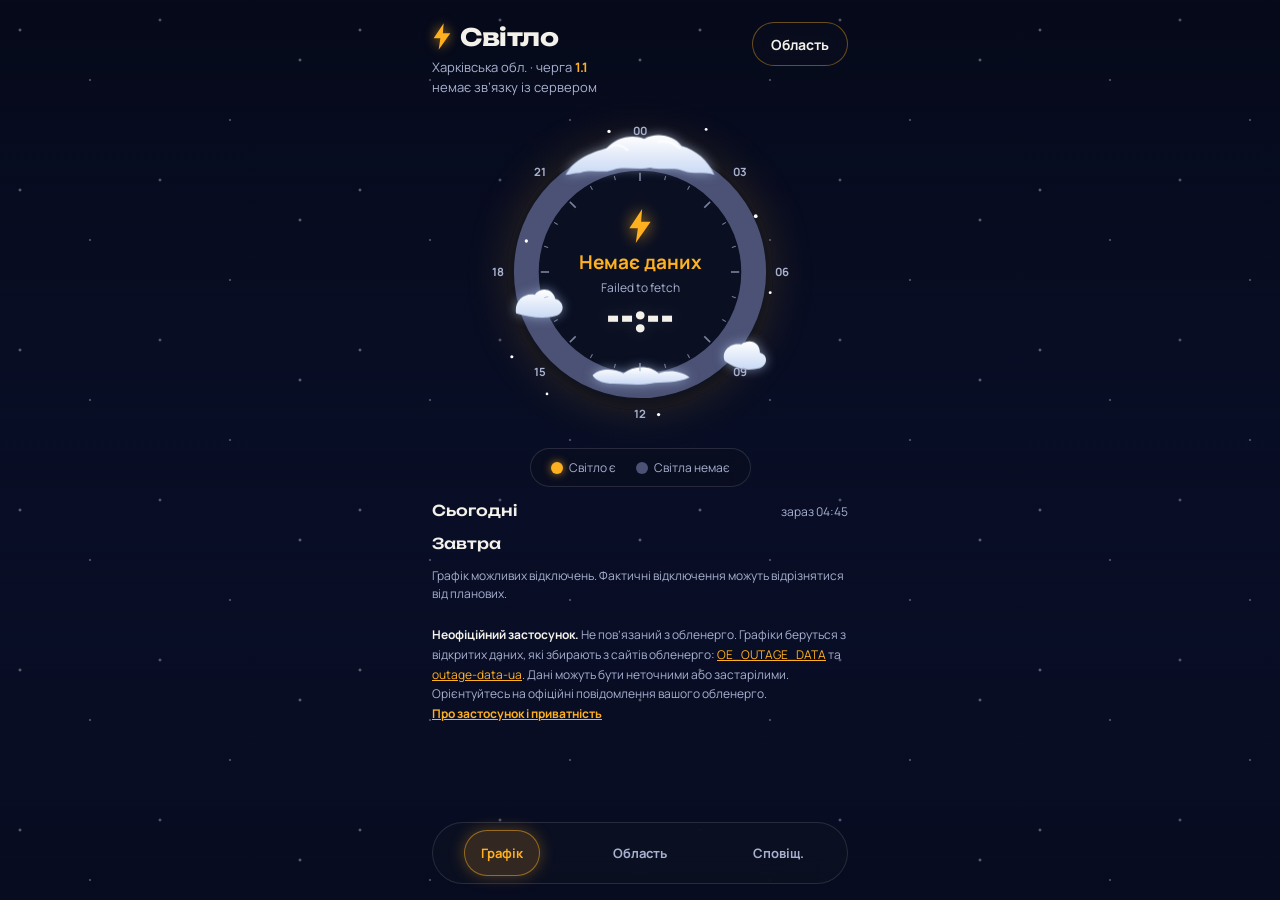
==== commit 889bd08d: "Update index.html" ====
--- a/index.html
+++ b/index.html
@@ -9,6 +9,7 @@
 <title>Світло — графіки відключень</title>
 <link rel="stylesheet" href="https://fonts.googleapis.com/css2?family=Unbounded:wght@500;700&family=Manrope:wght@500;700&display=swap">
 <link rel="stylesheet" href="style.css?v=6">
+
 </head>
 <body>
 <div class="app">
@@ -19,6 +20,17 @@
   <div class="banner" id="bn" role="status"></div>
   <div class="dial">
    <svg viewBox="0 0 300 300" role="img" aria-label="Добовий графік відключень"><g id="arcs" transform="rotate(-90 150 150)" fill="none" stroke-width="24"></g>
+   <g id="snow" pointer-events="none" aria-hidden="true">
+<defs><linearGradient id="sg" x1="0" y1="0" x2="0" y2="1"><stop offset="0" stop-color="#ffffff"/><stop offset="1" stop-color="#c9d9f5"/></linearGradient></defs>
+<g style="filter:drop-shadow(0 0 5px rgba(190,215,255,.55))">
+<path d="M78 56C86 40 104 34 118 30C126 20 142 16 154 21C166 14 184 18 190 28C204 32 216 42 222 56C210 52 202 56 192 52C182 48 172 52 160 49C148 52 136 47 124 51C112 55 104 50 92 54C86 54 82 56 78 56Z" fill="url(#sg)"/>
+<path d="M118 31C126 24 134 28 138 32M168 24C176 22 184 26 188 30" stroke="#fff" stroke-width="2" fill="none" stroke-linecap="round" opacity=".8"/>
+<path d="M30 190C28 178 38 170 48 172C54 164 66 166 68 176C76 178 78 188 70 192C58 196 44 194 30 190Z" fill="url(#sg)"/>
+<path d="M232 236C228 226 238 218 248 220C256 214 266 218 266 228C274 230 274 240 266 243C254 246 242 244 232 236Z" fill="url(#sg)"/>
+<path d="M104 250C112 242 126 244 134 248C144 240 160 240 168 248C178 244 190 246 198 252C186 258 170 256 160 258C148 260 136 258 124 258C116 258 108 256 104 250Z" fill="url(#sg)"/>
+</g>
+<g fill="#fff"><circle cx="40" cy="120" r="1.6"/><circle cx="262" cy="96" r="1.8"/><circle cx="276" cy="170" r="1.4"/><circle cx="26" cy="232" r="1.5"/><circle cx="120" cy="14" r="1.6"/><circle cx="214" cy="12" r="1.4"/><circle cx="168" cy="288" r="1.6"/><circle cx="60" cy="268" r="1.3"/></g>
+</g>
    <circle id="dot" r="11" fill="var(--bg)" stroke="var(--tx)" stroke-width="3"/>
    <g id="scale"></g></svg>
    <div class="mid"><div class="a" id="ma"></div><div class="b" id="mb"></div><div class="t" id="mt"></div><div class="c" id="mc"></div></div>
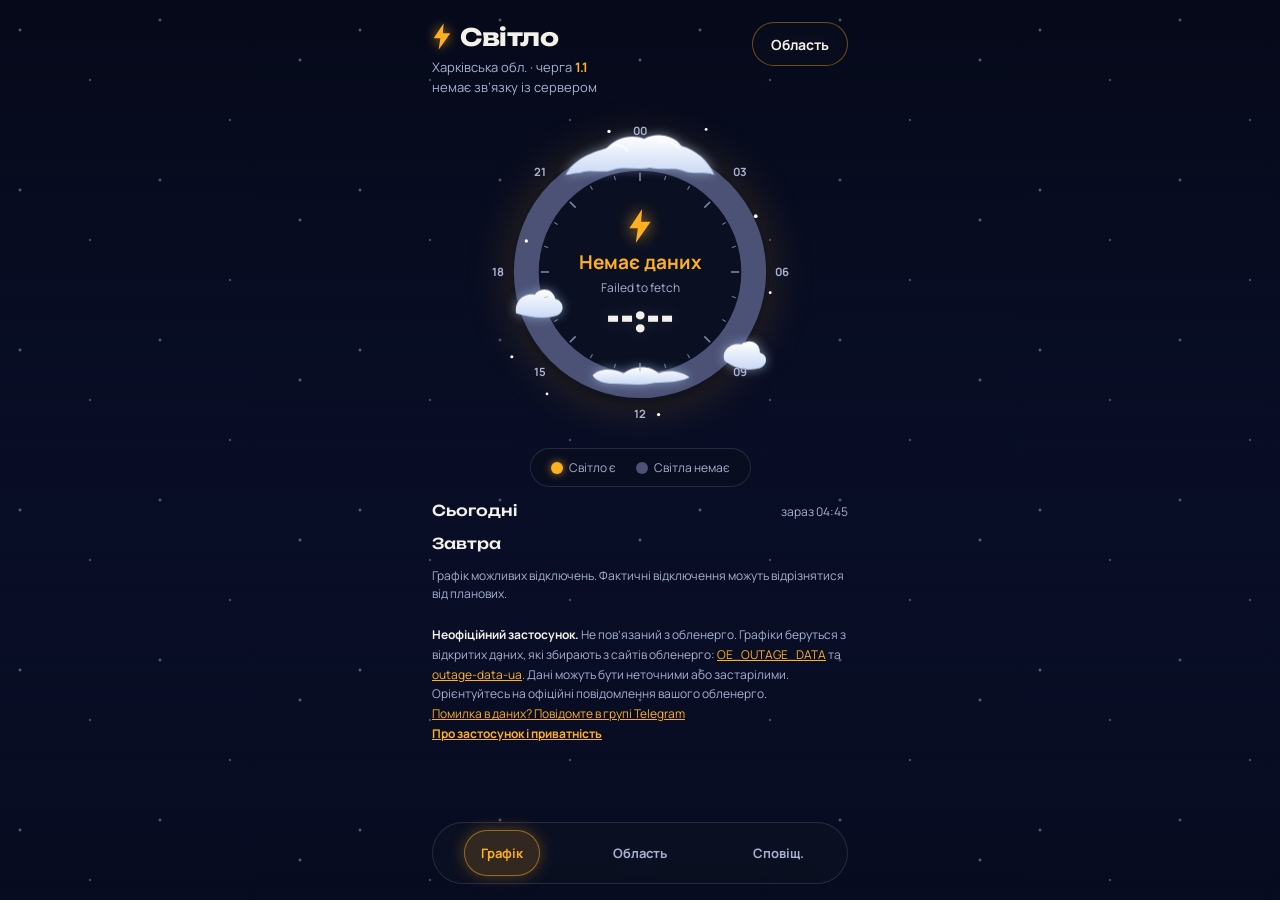
==== commit 0259c9eb: "Update index.html" ====
--- a/index.html
+++ b/index.html
@@ -61,6 +61,7 @@
   <a style="color:var(--amtx)" href="https://github.com/yaroslav2901/OE_OUTAGE_DATA">OE_OUTAGE_DATA</a> та
   <a style="color:var(--amtx)" href="https://github.com/Baskerville42/outage-data-ua">outage-data-ua</a>.
   Дані можуть бути неточними або застарілими. Орієнтуйтесь на офіційні повідомлення вашого обленерго.
+  <br><a style="color:var(--amtx)" href="https://t.me/OUTAGE_CHAT">Помилка в даних? Повідомте в групі Telegram</a>
   <br><a style="color:var(--amtx);font-weight:700" href="about.html">Про застосунок і приватність</a>
  </div>
 </div>
@@ -68,6 +69,7 @@
 <div class="nav"><button class="on" data-v="main">Графік</button><button data-v="q">Область</button><button data-v="s">Сповіщ.</button></div>
 
 <script src="app.js?v=4"></script>
+ <script src="support.js?v=1"></script>
 
 </body>
 </html>
